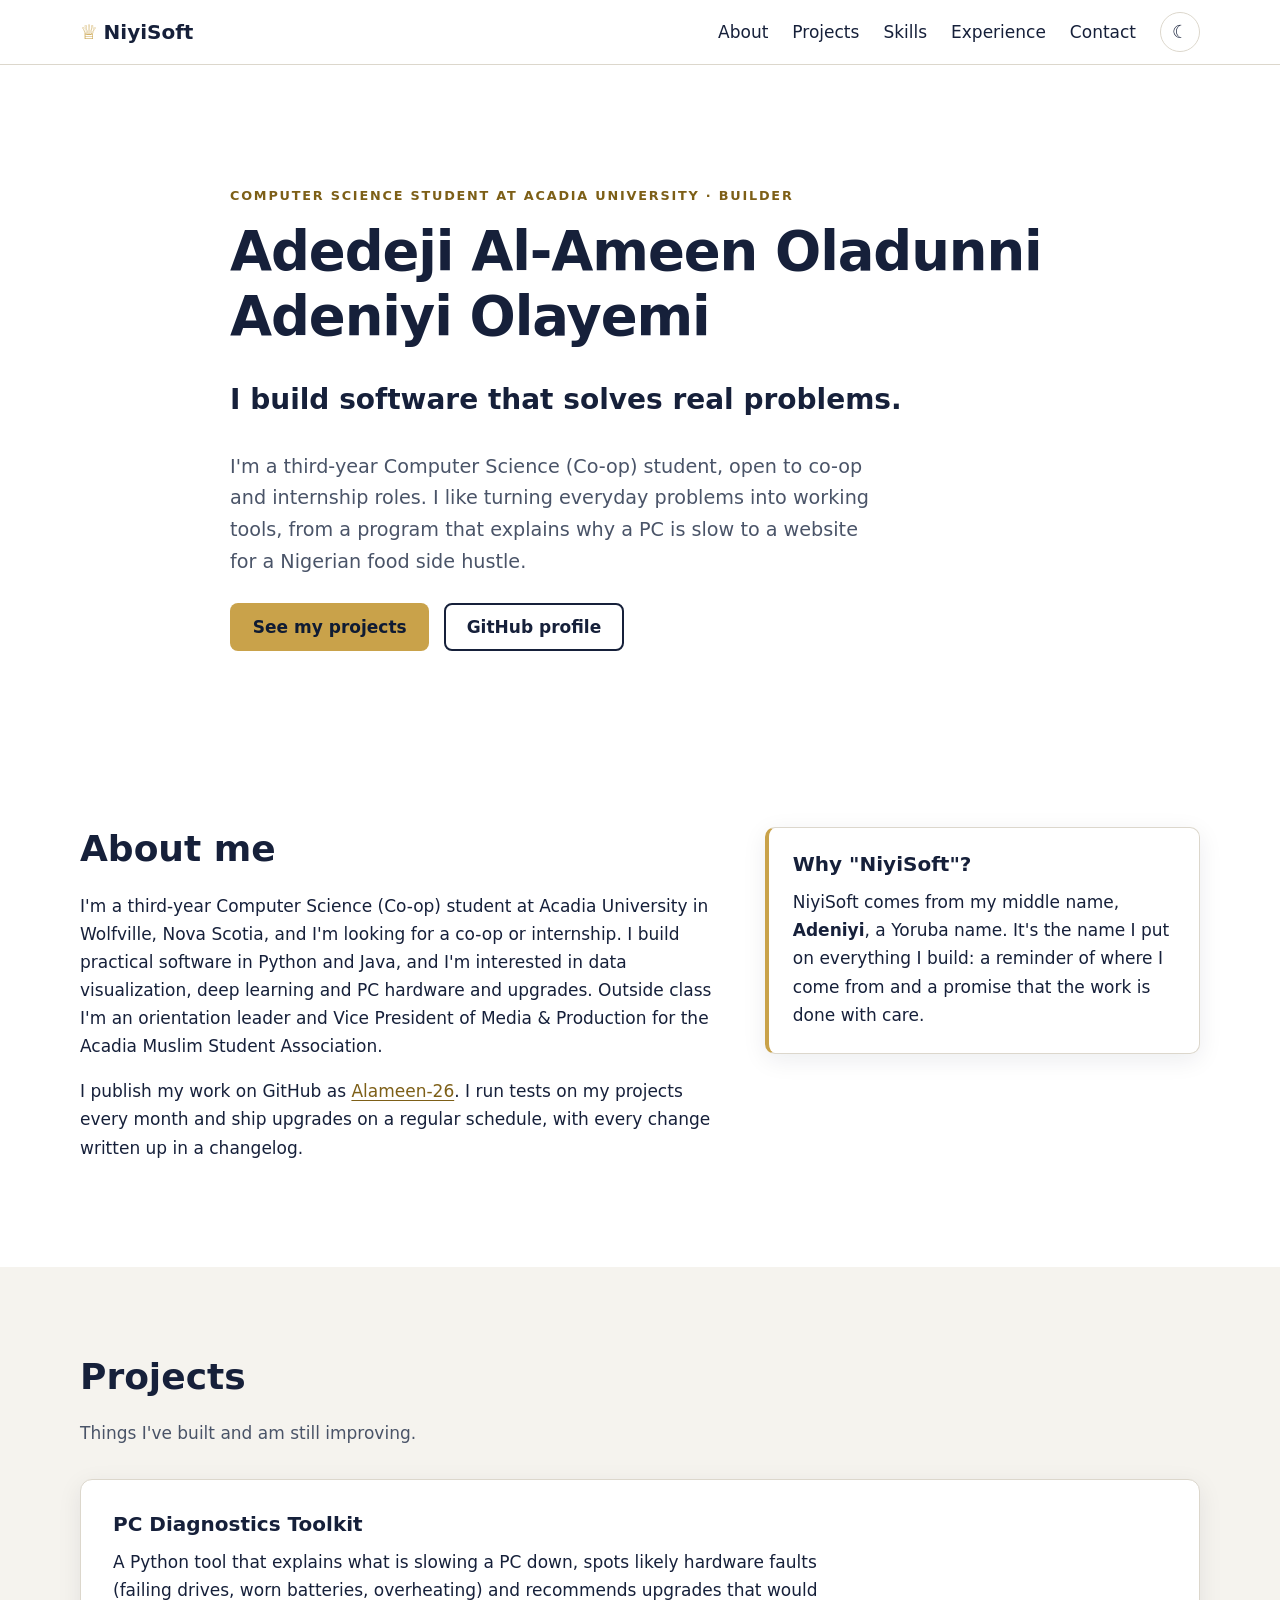
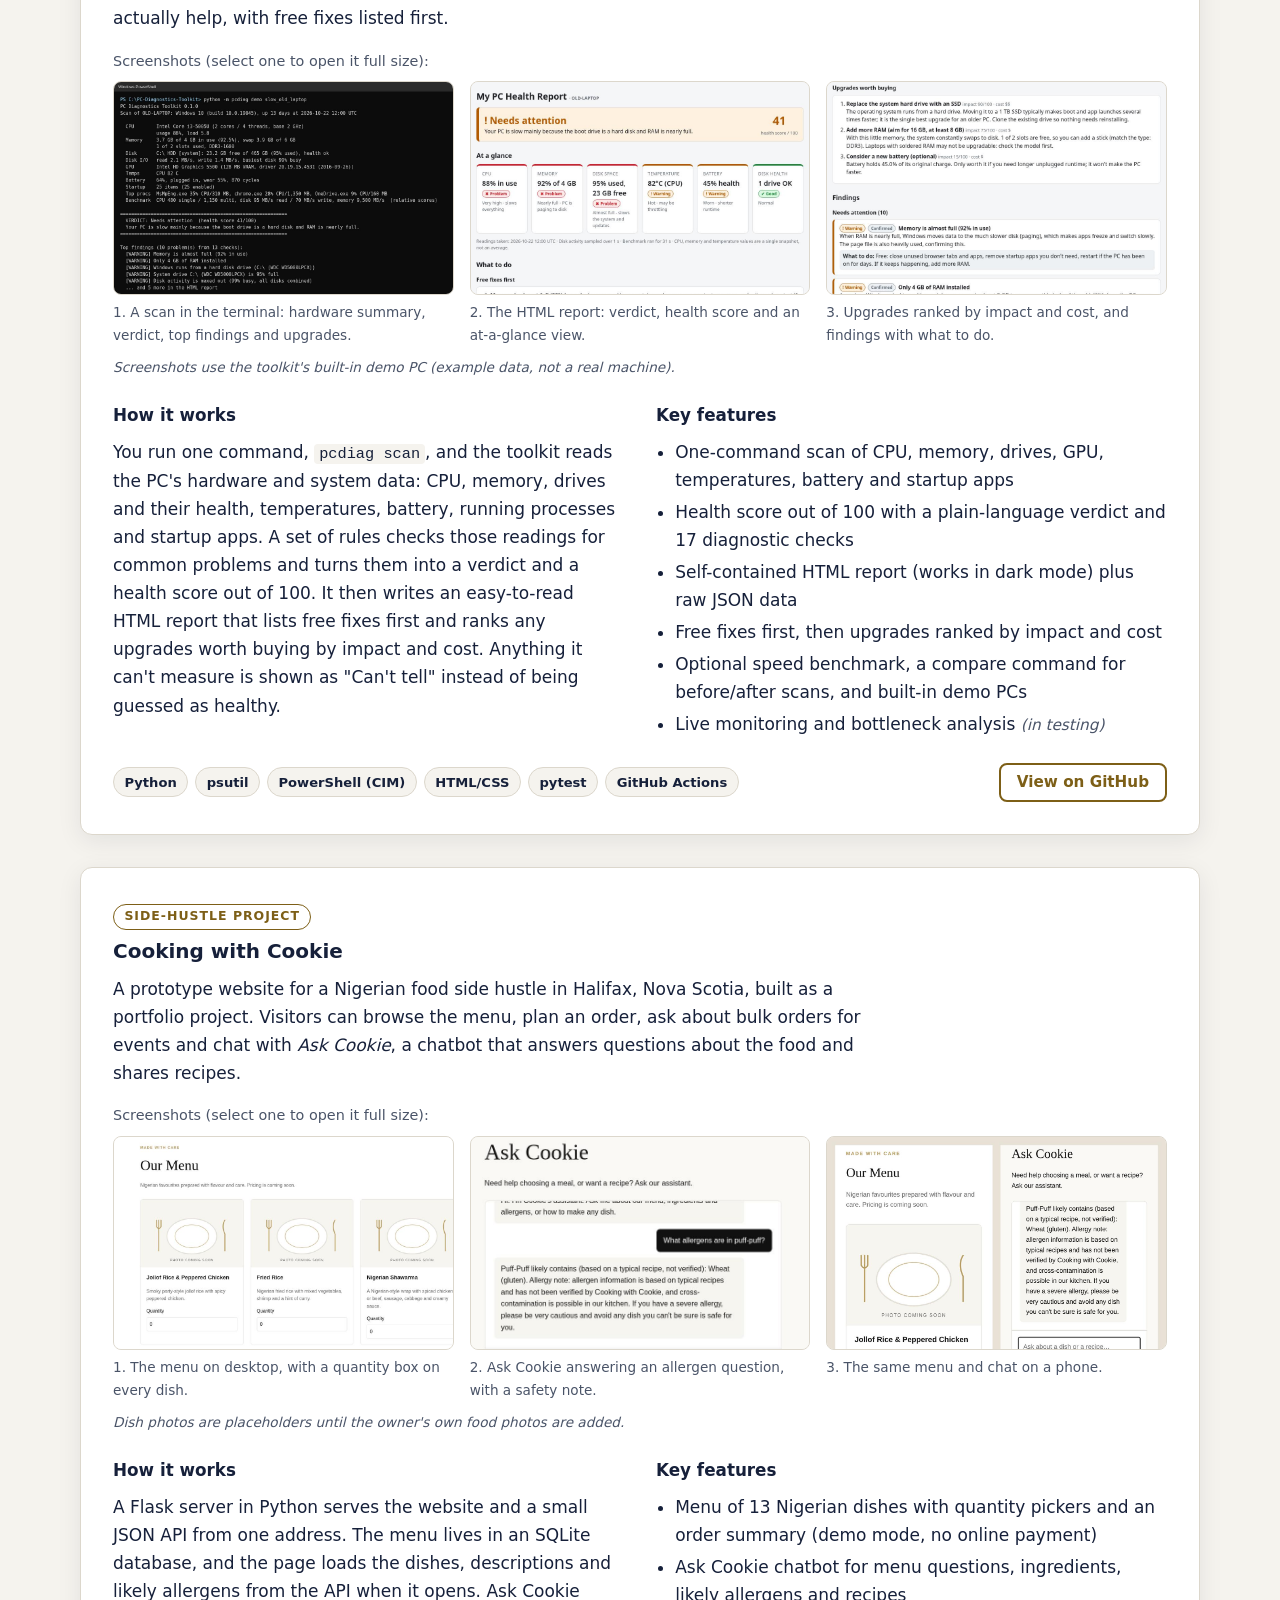
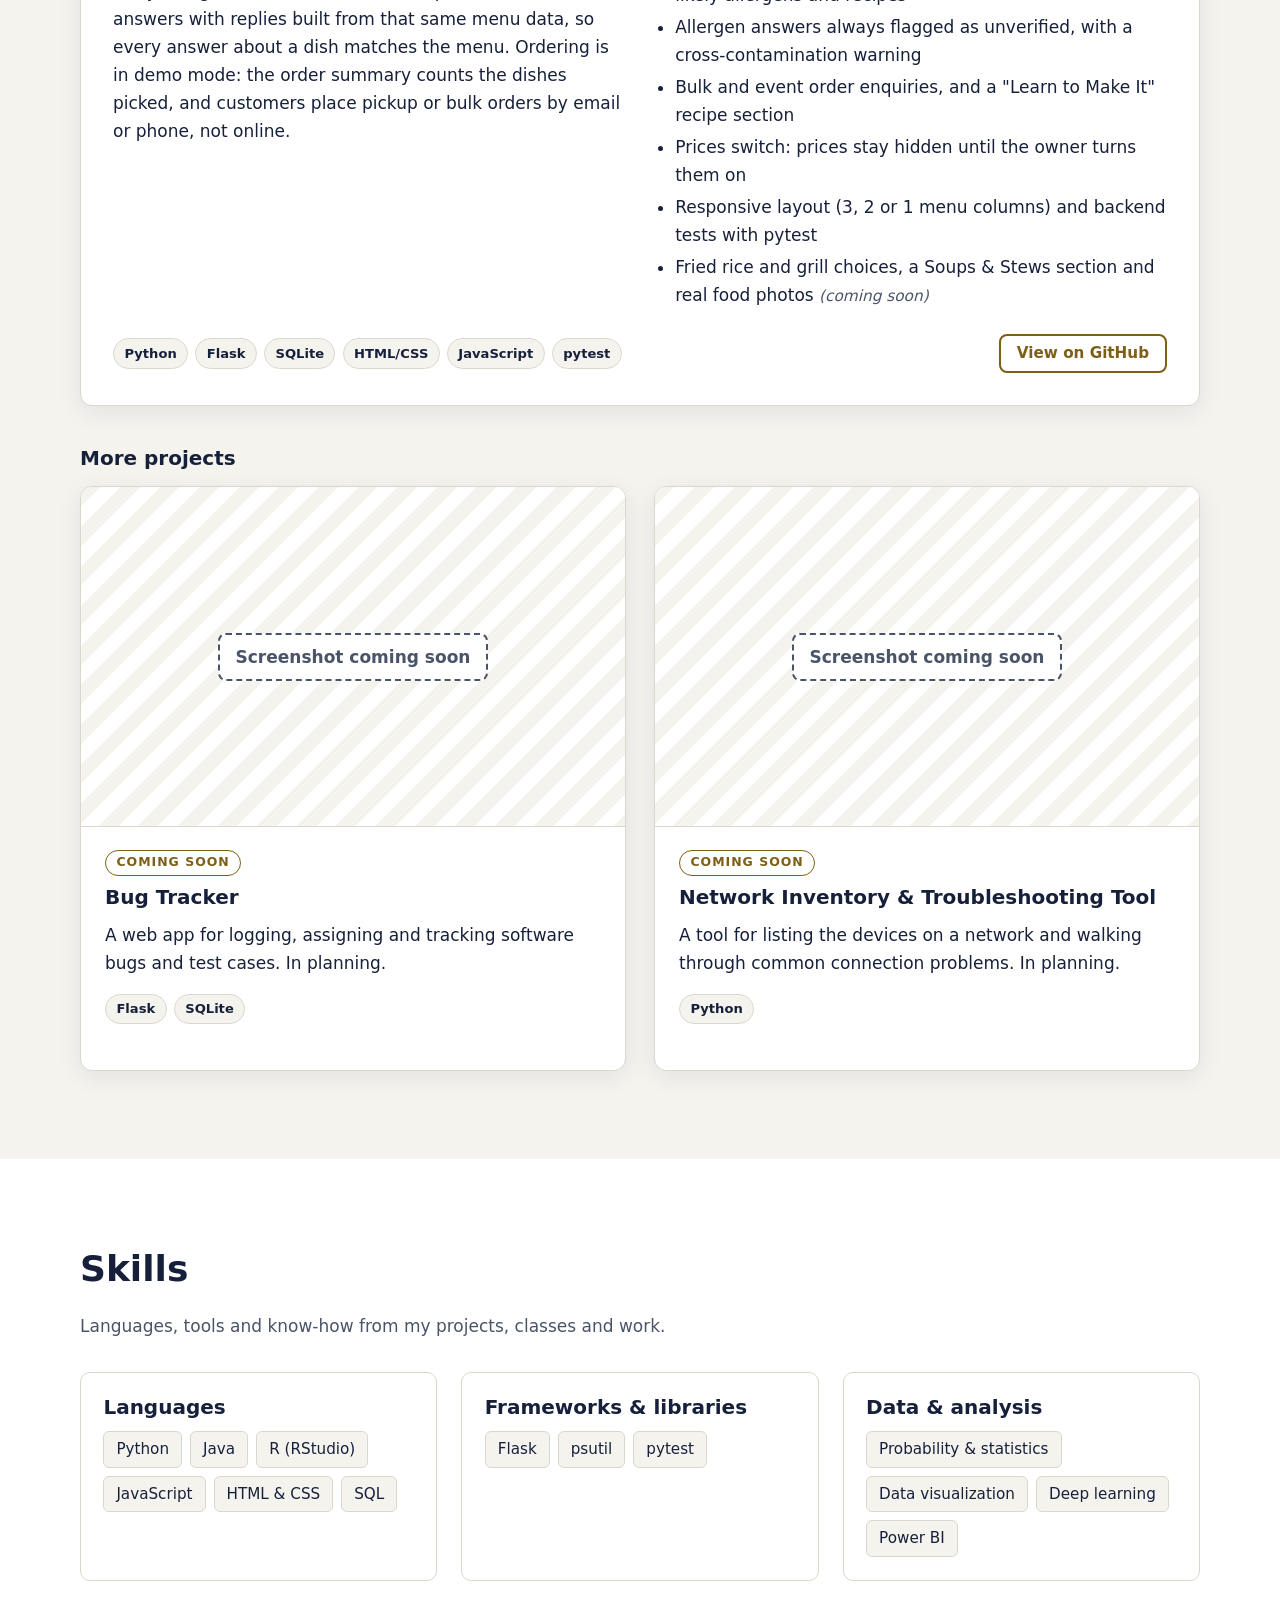
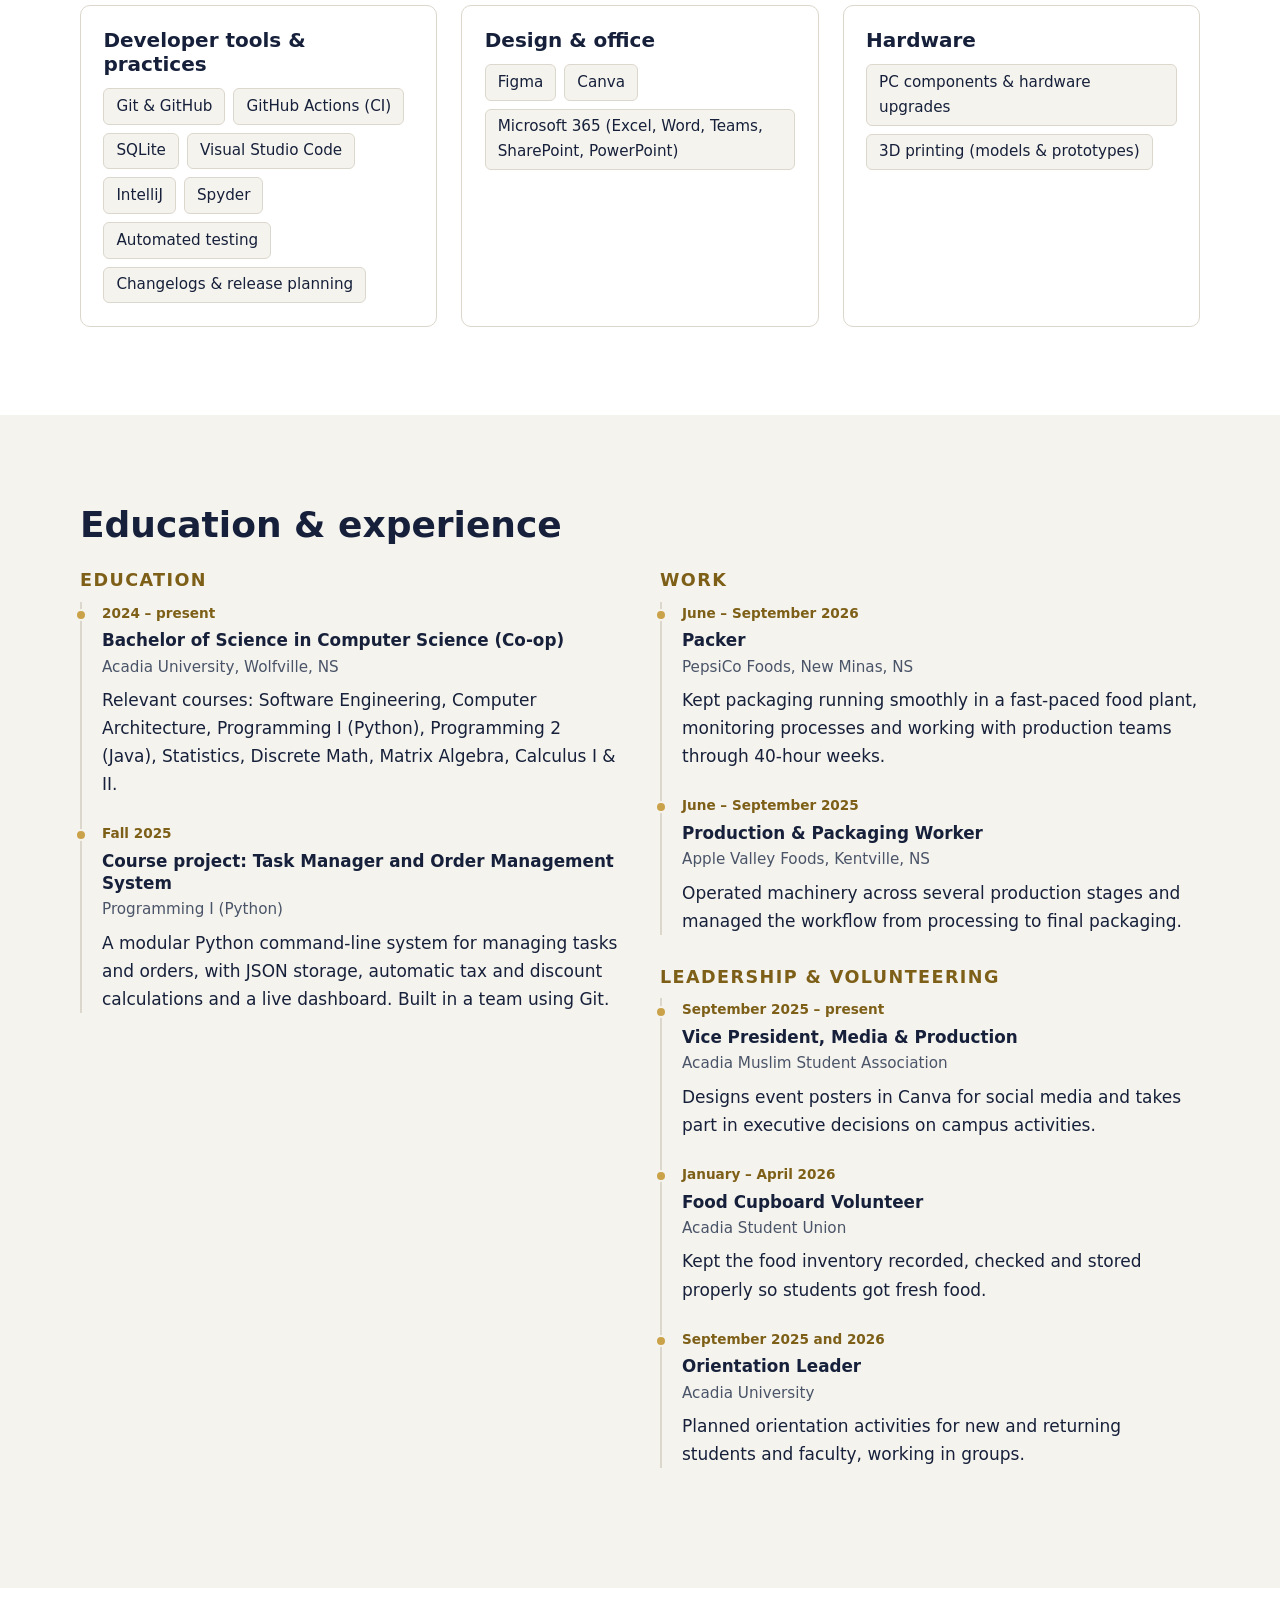
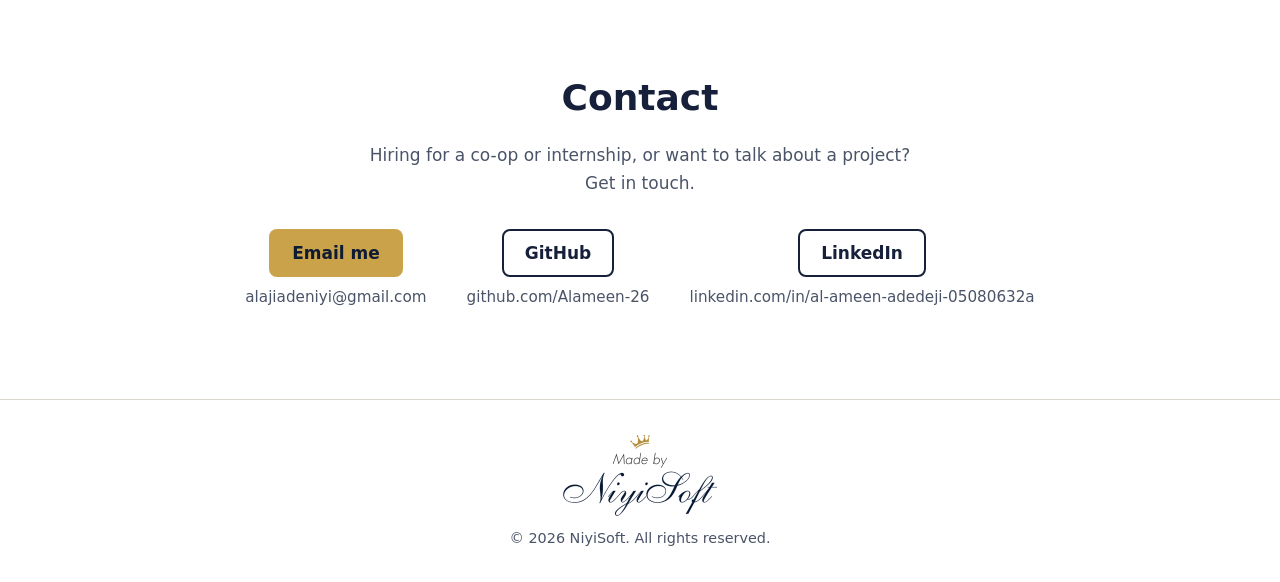
==== index.html @ dc5f6c0d "Portfolio v0.1.0: first public version" ====
<!DOCTYPE html>
<!-- Added in v0.1.0: NiyiSoft portfolio, single static page for GitHub Pages (no build step). -->
<html lang="en">
<head>
  <meta charset="utf-8">
  <meta name="viewport" content="width=device-width, initial-scale=1">
  <!-- Added in v0.1.0: name as written on the resume -->
  <title>Adedeji Al-Ameen Oladunni Adeniyi Olayemi | NiyiSoft Portfolio</title>
  <meta name="description" content="Portfolio of Adedeji Al-Ameen Oladunni Adeniyi Olayemi, a third-year Computer Science (Co-op) student at Acadia University who builds practical software under the NiyiSoft name: PC Diagnostics Toolkit, Cooking with Cookie and more.">
  <meta name="color-scheme" content="light dark">
  <meta name="theme-color" content="#0f1b33">
  <link rel="icon" href="assets/img/favicon.svg" type="image/svg+xml">
  <!-- Added in v0.1.0: apply the saved/system theme before paint so the page doesn't flash. -->
  <script>
    (function () {
      document.documentElement.classList.add("js");
      try {
        var saved = localStorage.getItem("niyisoft-theme");
        var dark = saved ? saved === "dark" : window.matchMedia("(prefers-color-scheme: dark)").matches;
        document.documentElement.setAttribute("data-theme", dark ? "dark" : "light");
      } catch (e) { /* storage blocked: CSS falls back to the light theme */ }
    })();
  </script>
  <link rel="stylesheet" href="assets/css/style.css">
  <script src="assets/js/main.js" defer></script>
</head>
<body>
  <!-- Added in v0.1.0: skip link for keyboard and screen-reader users -->
  <a class="skip-link" href="#main">Skip to content</a>

  <header class="site-header">
    <nav class="nav container" aria-label="Main">
      <a class="brand" href="#top" aria-label="NiyiSoft, back to top">
        <span class="brand-crown" aria-hidden="true">&#9813;</span>NiyiSoft
      </a>
      <button class="nav-toggle" type="button" aria-expanded="false" aria-controls="nav-links">
        <span class="visually-hidden">Menu</span>
        <span class="nav-toggle-bar" aria-hidden="true"></span>
      </button>
      <ul class="nav-links" id="nav-links">
        <li><a href="#about">About</a></li>
        <li><a href="#projects">Projects</a></li>
        <li><a href="#skills">Skills</a></li>
        <li><a href="#experience">Experience</a></li>
        <li><a href="#contact">Contact</a></li>
        <li>
          <!-- Added in v0.1.0: light/dark toggle; label is updated by main.js -->
          <button class="theme-toggle" type="button" aria-pressed="false" aria-label="Switch to dark mode">
            <span class="theme-icon" aria-hidden="true">&#9790;</span>
          </button>
        </li>
      </ul>
    </nav>
  </header>

  <main id="main">
    <!-- Added in v0.1.0: hero / about -->
    <section class="hero" id="top" aria-labelledby="hero-title">
      <div class="container hero-inner">
        <p class="eyebrow">Computer Science student at Acadia University &middot; Builder</p>
        <!-- Added in v0.1.0: name (as written on the resume) and tagline replace the [Your name] placeholder -->
        <h1 id="hero-title">Adedeji Al-Ameen Oladunni Adeniyi Olayemi</h1>
        <p class="tagline">I build software that solves real problems.</p>
        <p class="lead">
          I'm a third-year Computer Science (Co-op) student, open to co-op and internship roles. I like turning everyday problems into working tools,
          from a program that explains why a PC is slow to a website for a Nigerian food side hustle.
        </p>
        <div class="hero-actions">
          <a class="btn btn-primary" href="#projects">See my projects</a>
          <a class="btn btn-ghost" href="https://github.com/Alameen-26" rel="noopener">GitHub profile</a>
        </div>
      </div>
    </section>

    <section class="section" id="about" aria-labelledby="about-title">
      <div class="container about-grid">
        <div>
          <h2 id="about-title">About me</h2>
          <p>
            <!-- Added in v0.1.0: bio drawn from the resume (replaces the bio placeholder) -->
            I'm a third-year Computer Science (Co-op) student at Acadia University in Wolfville, Nova Scotia,
            and I'm looking for a co-op or internship. I build practical software in Python and Java, and I'm
            interested in data visualization, deep learning and PC hardware and upgrades. Outside class I'm an
            orientation leader and Vice President of Media &amp; Production for the Acadia Muslim Student Association.
          </p>
          <p>
            I publish my work on GitHub as <a href="https://github.com/Alameen-26" rel="noopener">Alameen-26</a>.
            I run tests on my projects every month and ship upgrades on a regular schedule, with every change written up in a changelog.
          </p>
        </div>
        <aside class="about-card" aria-labelledby="niyisoft-title">
          <h3 id="niyisoft-title">Why "NiyiSoft"?</h3>
          <p>
            NiyiSoft comes from my middle name, <strong>Adeniyi</strong>, a Yoruba name. It's the name I put on
            everything I build: a reminder of where I come from and a promise that the work is done with care.
          </p>
        </aside>
      </div>
    </section>

    <!-- Added in v0.1.0: projects, real info only -->
    <section class="section section-alt" id="projects" aria-labelledby="projects-title">
      <div class="container">
        <h2 id="projects-title">Projects</h2>
        <p class="section-intro">Things I've built and am still improving.</p>

        <!-- Updated in v0.1.0: each finished project has its own section with screenshots, how it works and key features -->
        <article class="project-feature" aria-labelledby="tk-title">
          <div class="project-feature-head">
            <h3 id="tk-title">PC Diagnostics Toolkit</h3>
            <p>
              A Python tool that explains what is slowing a PC down, spots likely hardware faults
              (failing drives, worn batteries, overheating) and recommends upgrades that would actually help,
              with free fixes listed first.
            </p>
          </div>
          <div class="gallery-wrap">
            <p class="gallery-hint">Screenshots (select one to open it full size):</p>
            <ul class="gallery" aria-label="PC Diagnostics Toolkit screenshots">
              <li>
                <figure>
                  <a href="assets/img/tk-terminal.svg" target="_blank" rel="noopener">
                    <img src="assets/img/tk-terminal.svg" width="1100" height="790" loading="lazy" alt="PowerShell window running 'python -m pcdiag demo slow_old_laptop': a summary of the CPU, memory, disk, GPU, temperature and battery, a verdict of 'Needs attention' with a health score of 41 out of 100, the top findings and suggested upgrades.">
                    <span class="visually-hidden"> (opens full size in a new tab)</span>
                  </a>
                  <figcaption>1. A scan in the terminal: hardware summary, verdict, top findings and upgrades.</figcaption>
                </figure>
              </li>
              <li>
                <figure>
                  <a href="assets/img/tk-report-top.svg" target="_blank" rel="noopener">
                    <img src="assets/img/tk-report-top.svg" width="1000" height="640" loading="lazy" alt="Top of the HTML PC Health Report: a 'Needs attention' banner with a health score of 41 out of 100 and 'At a glance' cards for CPU, memory, disk space, temperature, battery and disk health, followed by the free fixes list.">
                    <span class="visually-hidden"> (opens full size in a new tab)</span>
                  </a>
                  <figcaption>2. The HTML report: verdict, health score and an at-a-glance view.</figcaption>
                </figure>
              </li>
              <li>
                <figure>
                  <a href="assets/img/tk-report-upgrades.svg" target="_blank" rel="noopener">
                    <img src="assets/img/tk-report-upgrades.svg" width="1000" height="640" loading="lazy" alt="Further down the HTML report: 'Upgrades worth buying' ranked by impact and cost (SSD first, then more RAM, then an optional battery), and the first findings with a plain explanation and a 'What to do' tip.">
                    <span class="visually-hidden"> (opens full size in a new tab)</span>
                  </a>
                  <figcaption>3. Upgrades ranked by impact and cost, and findings with what to do.</figcaption>
                </figure>
              </li>
            </ul>
            <p class="gallery-note">Screenshots use the toolkit's built-in demo PC (example data, not a real machine).</p>
          </div>
          <div class="project-details">
            <div>
              <h4>How it works</h4>
              <p>
                You run one command, <code>pcdiag scan</code>, and the toolkit reads the PC's hardware and system data:
                CPU, memory, drives and their health, temperatures, battery, running processes and startup apps.
                A set of rules checks those readings for common problems and turns them into a verdict and a
                health score out of 100. It then writes an easy-to-read HTML report that lists free fixes first and
                ranks any upgrades worth buying by impact and cost. Anything it can't measure is shown as
                "Can't tell" instead of being guessed as healthy.
              </p>
            </div>
            <div>
              <h4>Key features</h4>
              <ul class="feature-list">
                <li>One-command scan of CPU, memory, drives, GPU, temperatures, battery and startup apps</li>
                <li>Health score out of 100 with a plain-language verdict and 17 diagnostic checks</li>
                <li>Self-contained HTML report (works in dark mode) plus raw JSON data</li>
                <li>Free fixes first, then upgrades ranked by impact and cost</li>
                <li>Optional speed benchmark, a compare command for before/after scans, and built-in demo PCs</li>
                <!-- Kept "in testing" until v0.2.0 is merged to main -->
                <li>Live monitoring and bottleneck analysis <span class="in-testing">(in testing)</span></li>
              </ul>
            </div>
          </div>
          <div class="project-foot">
            <p class="visually-hidden">Built with:</p>
            <ul class="tags">
              <li>Python</li><li>psutil</li><li>PowerShell (CIM)</li><li>HTML/CSS</li><li>pytest</li><li>GitHub Actions</li>
            </ul>
            <a class="btn btn-small" href="https://github.com/Alameen-26/PC-Diagnostics-Toolkit" rel="noopener">
              View on GitHub<span class="visually-hidden"> (PC Diagnostics Toolkit)</span>
            </a>
          </div>
        </article>

        <article class="project-feature" aria-labelledby="ck-title">
          <div class="project-feature-head">
            <!-- Described as a side-hustle project, not an established business -->
            <p class="status">Side-hustle project</p>
            <h3 id="ck-title">Cooking with Cookie</h3>
            <p>
              A prototype website for a Nigerian food side hustle in Halifax, Nova Scotia, built as a portfolio project.
              Visitors can browse the menu, plan an order, ask about bulk orders for events and chat with
              <em>Ask Cookie</em>, a chatbot that answers questions about the food and shares recipes.
            </p>
          </div>
          <div class="gallery-wrap">
            <p class="gallery-hint">Screenshots (select one to open it full size):</p>
            <ul class="gallery" aria-label="Cooking with Cookie screenshots">
              <li>
                <figure>
                  <a href="assets/img/ck-menu-desktop.svg" target="_blank" rel="noopener">
                    <img src="assets/img/ck-menu-desktop.svg" width="1200" height="675" loading="lazy" alt="The 'Our Menu' section on a desktop browser: three dish cards (Jollof Rice and Peppered Chicken, Fried Rice, Nigerian Shawarma), each with a 'Photo coming soon' placeholder, a short description and a quantity box. The intro says pricing is coming soon.">
                    <span class="visually-hidden"> (opens full size in a new tab)</span>
                  </a>
                  <figcaption>1. The menu on desktop, with a quantity box on every dish.</figcaption>
                </figure>
              </li>
              <li>
                <figure>
                  <a href="assets/img/ck-chat-desktop.svg" target="_blank" rel="noopener">
                    <img src="assets/img/ck-chat-desktop.svg" width="740" height="548" loading="lazy" alt="The Ask Cookie chat on desktop: the visitor asks 'What allergens are in puff-puff?' and Cookie replies that it likely contains wheat (gluten), based on a typical recipe and not verified, with a cross-contamination and severe-allergy warning.">
                    <span class="visually-hidden"> (opens full size in a new tab)</span>
                  </a>
                  <figcaption>2. Ask Cookie answering an allergen question, with a safety note.</figcaption>
                </figure>
              </li>
              <li>
                <figure>
                  <a href="assets/img/ck-mobile.svg" target="_blank" rel="noopener">
                    <img src="assets/img/ck-mobile.svg" width="1200" height="1043" loading="lazy" alt="Two phone screenshots side by side: on the left the menu shown as a single column of dish cards, on the right the Ask Cookie chat with the allergen answer and a full-width message box.">
                    <span class="visually-hidden"> (opens full size in a new tab)</span>
                  </a>
                  <figcaption>3. The same menu and chat on a phone.</figcaption>
                </figure>
              </li>
            </ul>
            <p class="gallery-note">Dish photos are placeholders until the owner's own food photos are added.</p>
          </div>
          <div class="project-details">
            <div>
              <h4>How it works</h4>
              <p>
                A Flask server in Python serves the website and a small JSON API from one address. The menu lives in an
                SQLite database, and the page loads the dishes, descriptions and likely allergens from the API when it
                opens. Ask Cookie answers with replies built from that same menu data, so every answer about a dish
                matches the menu. Ordering is in demo mode: the order summary counts the dishes picked, and customers
                place pickup or bulk orders by email or phone, not online.
              </p>
            </div>
            <div>
              <h4>Key features</h4>
              <ul class="feature-list">
                <li>Menu of 13 Nigerian dishes with quantity pickers and an order summary (demo mode, no online payment)</li>
                <li>Ask Cookie chatbot for menu questions, ingredients, likely allergens and recipes</li>
                <li>Allergen answers always flagged as unverified, with a cross-contamination warning</li>
                <li>Bulk and event order enquiries, and a "Learn to Make It" recipe section</li>
                <li>Prices switch: prices stay hidden until the owner turns them on</li>
                <li>Responsive layout (3, 2 or 1 menu columns) and backend tests with pytest</li>
                <li>Fried rice and grill choices, a Soups &amp; Stews section and real food photos <span class="in-testing">(coming soon)</span></li>
              </ul>
            </div>
          </div>
          <div class="project-foot">
            <p class="visually-hidden">Built with:</p>
            <ul class="tags">
              <li>Python</li><li>Flask</li><li>SQLite</li><li>HTML/CSS</li><li>JavaScript</li><li>pytest</li>
            </ul>
            <a class="btn btn-small" href="https://github.com/Alameen-26/CookingWithCookie" rel="noopener">
              View on GitHub<span class="visually-hidden"> (Cooking with Cookie)</span>
            </a>
          </div>
        </article>

        <h3 class="more-title">More projects</h3>
        <div class="project-grid">
          <article class="project-card is-soon">
            <div class="project-media placeholder" role="img" aria-label="Placeholder: no screenshot yet">
              <span>Screenshot coming soon</span>
            </div>
            <div class="project-body">
              <p class="status">Coming soon</p>
              <h3>Bug Tracker</h3>
              <p>A web app for logging, assigning and tracking software bugs and test cases. In planning.</p>
              <p class="visually-hidden">Planned stack:</p>
              <ul class="tags">
                <li>Flask</li><li>SQLite</li>
              </ul>
            </div>
          </article>

          <article class="project-card is-soon">
            <div class="project-media placeholder" role="img" aria-label="Placeholder: no screenshot yet">
              <span>Screenshot coming soon</span>
            </div>
            <div class="project-body">
              <p class="status">Coming soon</p>
              <h3>Network Inventory &amp; Troubleshooting Tool</h3>
              <p>A tool for listing the devices on a network and walking through common connection problems. In planning.</p>
              <p class="visually-hidden">Planned stack:</p>
              <ul class="tags">
                <li>Python</li>
              </ul>
            </div>
          </article>
        </div>
      </div>
    </section>

    <!-- Added in v0.1.0: skills from the projects plus the ones listed on the resume -->
    <section class="section" id="skills" aria-labelledby="skills-title">
      <div class="container">
        <h2 id="skills-title">Skills</h2>
        <p class="section-intro">Languages, tools and know-how from my projects, classes and work.</p>
        <div class="skills-grid">
          <div class="skill-group">
            <h3>Languages</h3>
            <ul><li>Python</li><li>Java</li><li>R (RStudio)</li><li>JavaScript</li><li>HTML &amp; CSS</li><li>SQL</li></ul>
          </div>
          <div class="skill-group">
            <h3>Frameworks &amp; libraries</h3>
            <ul><li>Flask</li><li>psutil</li><li>pytest</li></ul>
          </div>
          <div class="skill-group">
            <h3>Data &amp; analysis</h3>
            <ul><li>Probability &amp; statistics</li><li>Data visualization</li><li>Deep learning</li><li>Power BI</li></ul>
          </div>
          <div class="skill-group">
            <h3>Developer tools &amp; practices</h3>
            <ul><li>Git &amp; GitHub</li><li>GitHub Actions (CI)</li><li>SQLite</li><li>Visual Studio Code</li><li>IntelliJ</li><li>Spyder</li><li>Automated testing</li><li>Changelogs &amp; release planning</li></ul>
          </div>
          <div class="skill-group">
            <h3>Design &amp; office</h3>
            <ul><li>Figma</li><li>Canva</li><li>Microsoft 365 (Excel, Word, Teams, SharePoint, PowerPoint)</li></ul>
          </div>
          <div class="skill-group">
            <h3>Hardware</h3>
            <ul><li>PC components &amp; hardware upgrades</li><li>3D printing (models &amp; prototypes)</li></ul>
          </div>
        </div>
      </div>
    </section>

    <!-- Added in v0.1.0: education and experience, facts from the resume only -->
    <section class="section section-alt" id="experience" aria-labelledby="experience-title">
      <div class="container">
        <h2 id="experience-title">Education &amp; experience</h2>
        <div class="timeline-grid">
          <div>
            <h3 class="timeline-heading">Education</h3>
            <ol class="timeline">
              <li class="timeline-item">
                <p class="timeline-date">2024 &ndash; present</p>
                <h4>Bachelor of Science in Computer Science (Co-op)</h4>
                <p class="timeline-org">Acadia University, Wolfville, NS</p>
                <p>Relevant courses: Software Engineering, Computer Architecture, Programming I (Python),
                  Programming 2 (Java), Statistics, Discrete Math, Matrix Algebra, Calculus I &amp; II.</p>
              </li>
              <li class="timeline-item">
                <p class="timeline-date">Fall 2025</p>
                <h4>Course project: Task Manager and Order Management System</h4>
                <p class="timeline-org">Programming I (Python)</p>
                <p>A modular Python command-line system for managing tasks and orders, with JSON storage,
                  automatic tax and discount calculations and a live dashboard. Built in a team using Git.</p>
              </li>
            </ol>
          </div>
          <div>
            <h3 class="timeline-heading">Work</h3>
            <ol class="timeline">
              <li class="timeline-item">
                <p class="timeline-date">June &ndash; September 2026</p>
                <h4>Packer</h4>
                <p class="timeline-org">PepsiCo Foods, New Minas, NS</p>
                <p>Kept packaging running smoothly in a fast-paced food plant, monitoring processes and working
                  with production teams through 40-hour weeks.</p>
              </li>
              <li class="timeline-item">
                <p class="timeline-date">June &ndash; September 2025</p>
                <h4>Production &amp; Packaging Worker</h4>
                <p class="timeline-org">Apple Valley Foods, Kentville, NS</p>
                <p>Operated machinery across several production stages and managed the workflow from processing
                  to final packaging.</p>
              </li>
            </ol>
            <h3 class="timeline-heading">Leadership &amp; volunteering</h3>
            <ol class="timeline">
              <li class="timeline-item">
                <p class="timeline-date">September 2025 &ndash; present</p>
                <h4>Vice President, Media &amp; Production</h4>
                <p class="timeline-org">Acadia Muslim Student Association</p>
                <p>Designs event posters in Canva for social media and takes part in executive decisions on campus activities.</p>
              </li>
              <li class="timeline-item">
                <p class="timeline-date">January &ndash; April 2026</p>
                <h4>Food Cupboard Volunteer</h4>
                <p class="timeline-org">Acadia Student Union</p>
                <p>Kept the food inventory recorded, checked and stored properly so students got fresh food.</p>
              </li>
              <li class="timeline-item">
                <p class="timeline-date">September 2025 and 2026</p>
                <h4>Orientation Leader</h4>
                <p class="timeline-org">Acadia University</p>
                <p>Planned orientation activities for new and returning students and faculty, working in groups.</p>
              </li>
            </ol>
          </div>
        </div>
      </div>
    </section>

    <!-- Added in v0.1.0: contact (GitHub + email only) -->
    <section class="section" id="contact" aria-labelledby="contact-title">
      <div class="container contact">
        <h2 id="contact-title">Contact</h2>
        <p class="section-intro">Hiring for a co-op or internship, or want to talk about a project? Get in touch.</p>
        <ul class="contact-list">
          <li><a class="btn btn-primary" href="mailto:alajiadeniyi@gmail.com">Email me</a>
            <span class="contact-detail">alajiadeniyi@gmail.com</span></li>
          <li><a class="btn btn-ghost" href="https://github.com/Alameen-26" rel="noopener">GitHub</a>
            <span class="contact-detail">github.com/Alameen-26</span></li>
          <!-- Added in v0.1.0: LinkedIn, from the resume -->
          <li><a class="btn btn-ghost" href="https://www.linkedin.com/in/al-ameen-adedeji-05080632a" rel="noopener">LinkedIn</a>
            <span class="contact-detail">linkedin.com/in/al-ameen-adedeji-05080632a</span></li>
        </ul>
      </div>
    </section>
  </main>

  <!-- Added in v0.1.0: footer with the NiyiSoft badge (swaps to the light badge in dark mode) -->
  <footer class="site-footer">
    <div class="container footer-inner">
      <a href="#top" class="footer-badge" aria-label="Made by NiyiSoft, back to top">
        <img class="badge-for-light" src="assets/img/niyisoft-badge.svg" width="160" height="87" alt="Made by NiyiSoft">
        <img class="badge-for-dark" src="assets/img/niyisoft-badge-light.svg" width="160" height="87" alt="Made by NiyiSoft">
      </a>
      <p>&copy; <span id="year">2026</span> NiyiSoft. All rights reserved.</p>
    </div>
  </footer>
</body>
</html>
---- assets/css/style.css ----
/* Added in v0.1.0: NiyiSoft portfolio styles. Navy + gold to match the NiyiSoft badge.
   All text/background pairs below meet WCAG AA contrast (4.5:1 for body text). */

/* ---------- Theme tokens ---------- */
:root,
[data-theme="light"] {
  --bg: #ffffff;
  --bg-alt: #f5f3ee;
  --surface: #ffffff;
  --text: #16203a;
  --muted: #4a5468;
  --navy: #0f1b33;
  --accent: #7d5f17;        /* dark gold: 5.6:1 on white */
  --accent-strong: #c9a24a; /* bright gold for fills/decoration only */
  --on-accent: #0f1b33;
  --border: #dcd7cc;
  --todo-bg: #fff3c4;
  --todo-text: #5c4300;
  --shadow: 0 6px 24px rgba(15, 27, 51, 0.08);
  --focus: #1d5fd1;
}

[data-theme="dark"] {
  --bg: #0b1324;
  --bg-alt: #111c33;
  --surface: #15213b;
  --text: #ecedf1;
  --muted: #b3bacb;
  --navy: #0f1b33;
  --accent: #e0bf6e;        /* light gold: 9:1 on the dark background */
  --accent-strong: #c9a24a;
  --on-accent: #0f1b33;
  --border: #2a3754;
  --todo-bg: #4a3a0a;
  --todo-text: #ffe8a3;
  --shadow: 0 6px 24px rgba(0, 0, 0, 0.35);
  --focus: #8ab4ff;
}

/* ---------- Base ---------- */
*,
*::before,
*::after { box-sizing: border-box; }

html { scroll-behavior: smooth; scroll-padding-top: 5rem; }
@media (prefers-reduced-motion: reduce) {
  html { scroll-behavior: auto; }
  *, *::before, *::after { transition: none !important; }
}

body {
  margin: 0;
  font-family: system-ui, -apple-system, "Segoe UI", Roboto, "Helvetica Neue", Arial, sans-serif;
  font-size: 1.0625rem;
  line-height: 1.65;
  color: var(--text);
  background: var(--bg);
  transition: background-color 0.2s ease, color 0.2s ease;
}

img { max-width: 100%; height: auto; display: block; }
a { color: var(--accent); text-underline-offset: 0.18em; }
a:hover { text-decoration-thickness: 2px; }
:focus-visible { outline: 3px solid var(--focus); outline-offset: 3px; border-radius: 4px; }

h1, h2, h3 { line-height: 1.2; margin: 0 0 0.6em; }
h1 { font-size: clamp(2rem, 5vw, 3.4rem); letter-spacing: -0.02em; }
h2 { font-size: clamp(1.6rem, 3.5vw, 2.25rem); }
h3 { font-size: 1.25rem; }
p { margin: 0 0 1em; }

.container { width: min(1120px, 100% - 2.5rem); margin-inline: auto; }

.visually-hidden {
  position: absolute !important; width: 1px; height: 1px; padding: 0; margin: -1px;
  overflow: hidden; clip: rect(0 0 0 0); white-space: nowrap; border: 0;
}

.skip-link {
  position: absolute; left: 1rem; top: -3rem; z-index: 100;
  background: var(--navy); color: #fff; padding: 0.6rem 1rem; border-radius: 6px;
}
.skip-link:focus { top: 1rem; }

/* TODO markers: deliberately loud so nothing ships unfilled. */
.todo {
  background: var(--todo-bg); color: var(--todo-text);
  border: 1px dashed currentColor; border-radius: 4px; padding: 0 0.3em;
}

/* ---------- Header / nav ---------- */
.site-header {
  position: sticky; top: 0; z-index: 50;
  background: color-mix(in srgb, var(--bg) 92%, transparent);
  backdrop-filter: blur(8px);
  border-bottom: 1px solid var(--border);
}
.nav { display: flex; align-items: center; justify-content: space-between; min-height: 4rem; }
.brand {
  font-weight: 700; font-size: 1.25rem; color: var(--text); text-decoration: none;
  display: inline-flex; align-items: center; gap: 0.35rem;
}
.brand-crown { color: var(--accent-strong); }

.nav-links { list-style: none; display: flex; align-items: center; gap: 1.5rem; margin: 0; padding: 0; }
.nav-links a { color: var(--text); text-decoration: none; font-weight: 500; }
.nav-links a:hover { color: var(--accent); text-decoration: underline; }

.theme-toggle,
.nav-toggle {
  background: transparent; border: 1px solid var(--border); color: var(--text);
  border-radius: 999px; width: 2.5rem; height: 2.5rem; cursor: pointer;
  display: inline-grid; place-items: center; font-size: 1.15rem;
}
.theme-toggle:hover, .nav-toggle:hover { border-color: var(--accent); }

.nav-toggle { display: none; }
.nav-toggle-bar,
.nav-toggle-bar::before,
.nav-toggle-bar::after {
  display: block; width: 1.1rem; height: 2px; background: currentColor; border-radius: 2px; position: relative;
}
.nav-toggle-bar::before, .nav-toggle-bar::after { content: ""; position: absolute; left: 0; }
.nav-toggle-bar::before { top: -6px; }
.nav-toggle-bar::after { top: 6px; }

/* Phone: collapsible menu (the menu stays visible if JS is off; see .no-js-menu below). */
@media (max-width: 720px) {
  .js .nav-toggle { display: inline-grid; }
  .js .nav-links {
    display: none; position: absolute; top: 100%; left: 0; right: 0;
    flex-direction: column; align-items: flex-start; gap: 0;
    background: var(--bg); border-bottom: 1px solid var(--border); padding: 0.5rem 1.25rem 1rem;
  }
  .js .nav-links.is-open { display: flex; }
  .js .nav-links li { width: 100%; }
  .js .nav-links a { display: block; padding: 0.75rem 0; }
  .js .nav-links .theme-toggle { margin-top: 0.5rem; }
  html:not(.js) .nav-links { gap: 0.9rem; font-size: 0.95rem; flex-wrap: wrap; }
}

/* ---------- Buttons ---------- */
.btn {
  display: inline-block; padding: 0.75rem 1.3rem; border-radius: 8px;
  font-weight: 600; text-decoration: none; border: 2px solid transparent; line-height: 1.2;
}
.btn-primary { background: var(--accent-strong); color: var(--on-accent); }
.btn-primary:hover { filter: brightness(1.07); text-decoration: underline; }
.btn-ghost { border-color: currentColor; color: var(--text); }
.btn-ghost:hover { color: var(--accent); }
.btn-small { padding: 0.55rem 1rem; font-size: 0.95rem; border-color: var(--accent); color: var(--accent); }
.btn-small:hover { background: var(--accent); color: var(--bg); }

/* ---------- Hero ---------- */
.hero { padding: clamp(4rem, 10vw, 7.5rem) 0 clamp(3rem, 8vw, 5.5rem); }
.hero-inner { max-width: 820px; }
.eyebrow {
  text-transform: uppercase; letter-spacing: 0.14em; font-size: 0.8rem; font-weight: 700; color: var(--accent);
}
.lead { font-size: 1.2rem; color: var(--muted); max-width: 640px; }
.hero-actions { display: flex; flex-wrap: wrap; gap: 0.9rem; margin-top: 1.6rem; }

/* ---------- Sections ---------- */
.section { padding: clamp(3rem, 8vw, 5.5rem) 0; }
.section-alt { background: var(--bg-alt); }
.section-intro { color: var(--muted); margin-bottom: 2rem; }

.about-grid { display: grid; gap: 2rem; grid-template-columns: 1.5fr 1fr; align-items: start; }
.about-card {
  background: var(--surface); border: 1px solid var(--border); border-left: 4px solid var(--accent-strong);
  border-radius: 10px; padding: 1.5rem; box-shadow: var(--shadow);
}
.about-card p:last-child { margin: 0; }

/* ---------- Projects ---------- */
.project-grid { display: grid; gap: 1.75rem; grid-template-columns: repeat(2, minmax(0, 1fr)); }
.project-card {
  display: flex; flex-direction: column; background: var(--surface);
  border: 1px solid var(--border); border-radius: 12px; overflow: hidden; box-shadow: var(--shadow);
}
.project-media { margin: 0; border-bottom: 1px solid var(--border); background: var(--bg-alt); }
.project-media img { width: 100%; aspect-ratio: 16 / 10; object-fit: cover; object-position: top; }
.project-media figcaption { font-size: 0.85rem; color: var(--muted); padding: 0.5rem 1rem; }
.project-body { padding: 1.4rem 1.5rem 1.6rem; display: flex; flex-direction: column; flex: 1; }
.project-body .btn { align-self: flex-start; margin-top: auto; }

.feature-list { padding-left: 1.2rem; margin: 0 0 1rem; }
.feature-list li { margin-bottom: 0.25rem; }

.tags { list-style: none; display: flex; flex-wrap: wrap; gap: 0.45rem; padding: 0; margin: 0 0 1.25rem; }
.tags li {
  font-size: 0.82rem; font-weight: 600; padding: 0.2rem 0.65rem; border-radius: 999px;
  background: var(--bg-alt); border: 1px solid var(--border); color: var(--text);
}

/* Placeholder art for projects without screenshots: clearly not a real screenshot. */
.placeholder {
  aspect-ratio: 16 / 10; display: grid; place-items: center;
  background: repeating-linear-gradient(135deg, var(--bg-alt) 0 14px, var(--surface) 14px 28px);
}
.placeholder span {
  border: 2px dashed var(--muted); color: var(--muted); padding: 0.5rem 1rem; border-radius: 8px;
  font-weight: 600; background: var(--surface);
}
.status {
  display: inline-block; align-self: flex-start; margin-bottom: 0.6rem;
  font-size: 0.78rem; font-weight: 700; text-transform: uppercase; letter-spacing: 0.08em;
  color: var(--accent); border: 1px solid var(--accent); border-radius: 999px; padding: 0.1rem 0.65rem;
}

/* Added in v0.1.0: full project sections with a screenshot gallery */
.project-feature {
  background: var(--surface); border: 1px solid var(--border); border-radius: 12px; box-shadow: var(--shadow);
  padding: clamp(1.25rem, 3vw, 2rem); margin-bottom: 2rem;
}
.project-feature-head p:last-child { max-width: 760px; }
.project-feature-head h3 { margin-top: 0; }
.gallery-hint { font-size: 0.9rem; color: var(--muted); margin: 0.5rem 0; }
.gallery {
  list-style: none; padding: 0; margin: 0; display: grid; gap: 1rem; position: relative;
  grid-template-columns: repeat(3, minmax(0, 1fr));
}
.gallery figure { margin: 0; }
.gallery a { position: relative; display: block; border: 1px solid var(--border); border-radius: 8px; overflow: hidden; background: var(--bg-alt); }
.gallery a:hover img { opacity: 0.9; }
.gallery img { width: 100%; aspect-ratio: 16 / 10; object-fit: cover; object-position: top left; }
.gallery figcaption { font-size: 0.85rem; color: var(--muted); margin-top: 0.4rem; }
.gallery-note { font-size: 0.85rem; color: var(--muted); font-style: italic; margin: 0.6rem 0 0; }
.project-details { display: grid; gap: 1.5rem 2rem; grid-template-columns: repeat(2, minmax(0, 1fr)); margin-top: 1.5rem; }
.project-details h4 { margin: 0 0 0.5rem; font-size: 1.05rem; }
.project-details code { font-size: 0.9em; background: var(--bg-alt); padding: 0.05rem 0.3rem; border-radius: 4px; }
.project-foot { display: flex; flex-wrap: wrap; align-items: center; justify-content: space-between; gap: 0.75rem; margin-top: 0.5rem; }
.project-foot .tags { margin: 0; }
.more-title { margin: 2.5rem 0 1rem; }
@media (max-width: 760px) {
  /* Phones: swipe through screenshots one at a time */
  .gallery {
    grid-template-columns: none; grid-auto-flow: column; grid-auto-columns: 85%;
    overflow-x: auto; scroll-snap-type: x mandatory; padding-bottom: 0.5rem;
  }
  .gallery li { scroll-snap-align: start; }
  .project-details { grid-template-columns: 1fr; }
}

/* ---------- Skills ---------- */
.skills-grid { display: grid; gap: 1.5rem; grid-template-columns: repeat(3, minmax(0, 1fr)); }
.skill-group {
  background: var(--surface); border: 1px solid var(--border); border-radius: 10px; padding: 1.4rem;
}
.skill-group ul { list-style: none; padding: 0; margin: 0; display: flex; flex-wrap: wrap; gap: 0.5rem; }
.skill-group li {
  padding: 0.3rem 0.75rem; border-radius: 6px; background: var(--bg-alt); border: 1px solid var(--border); font-size: 0.95rem;
}

/* ---------- Contact ---------- */
.contact { text-align: center; }
.contact .section-intro { margin-inline: auto; max-width: 560px; }
.contact-list {
  list-style: none; padding: 0; margin: 0; display: flex; flex-wrap: wrap; justify-content: center; gap: 1.5rem 2.5rem;
}
.contact-list li { display: flex; flex-direction: column; align-items: center; gap: 0.5rem; }
.contact-detail { color: var(--muted); font-size: 0.95rem; }

/* ---------- Footer ---------- */
.site-footer { border-top: 1px solid var(--border); padding: 2rem 0; }
.footer-inner { display: flex; flex-direction: column; align-items: center; gap: 0.5rem; text-align: center; }
.footer-inner p { margin: 0; color: var(--muted); font-size: 0.9rem; }
.footer-badge img { width: 160px; }
.badge-for-dark { display: none; }
[data-theme="dark"] .badge-for-light { display: none; }
[data-theme="dark"] .badge-for-dark { display: block; }

/* ---------- Responsive ---------- */
@media (max-width: 900px) {
  .skills-grid { grid-template-columns: repeat(2, minmax(0, 1fr)); }
}
@media (max-width: 760px) {
  .about-grid,
  .project-grid,
  .skills-grid { grid-template-columns: 1fr; }
}

/* ---------- Added in v0.1.0: hero tagline, "in testing" note, education & experience ---------- */
.tagline { font-size: clamp(1.3rem, 2.6vw, 1.75rem); font-weight: 600; margin-top: -0.2em; }
.in-testing { color: var(--muted); font-size: 0.9em; font-style: italic; white-space: nowrap; }

.skills-grid { grid-template-columns: repeat(auto-fit, minmax(300px, 1fr)); }

.timeline-grid { display: grid; gap: 2.5rem; grid-template-columns: repeat(2, minmax(0, 1fr)); margin-top: 1.5rem; }
.timeline-heading { font-size: 1.1rem; text-transform: uppercase; letter-spacing: 0.08em; color: var(--accent); }
.timeline { list-style: none; margin: 0 0 2rem; padding: 0 0 0 1.25rem; border-left: 2px solid var(--border); }
.timeline-item { position: relative; margin-bottom: 1.5rem; }
.timeline-item::before {
  content: ""; position: absolute; left: calc(-1.25rem - 7px); top: 0.45rem;
  width: 12px; height: 12px; border-radius: 50%; background: var(--accent-strong); border: 2px solid var(--bg-alt);
}
.timeline-item h4 { font-size: 1.05rem; margin: 0 0 0.15rem; line-height: 1.3; }
.timeline-item p { margin: 0 0 0.4rem; }
.timeline-date { font-size: 0.85rem; font-weight: 700; color: var(--accent); }
.timeline-org { color: var(--muted); font-size: 0.95rem; }
@media (max-width: 760px) {
  .timeline-grid { grid-template-columns: 1fr; gap: 0; }
}
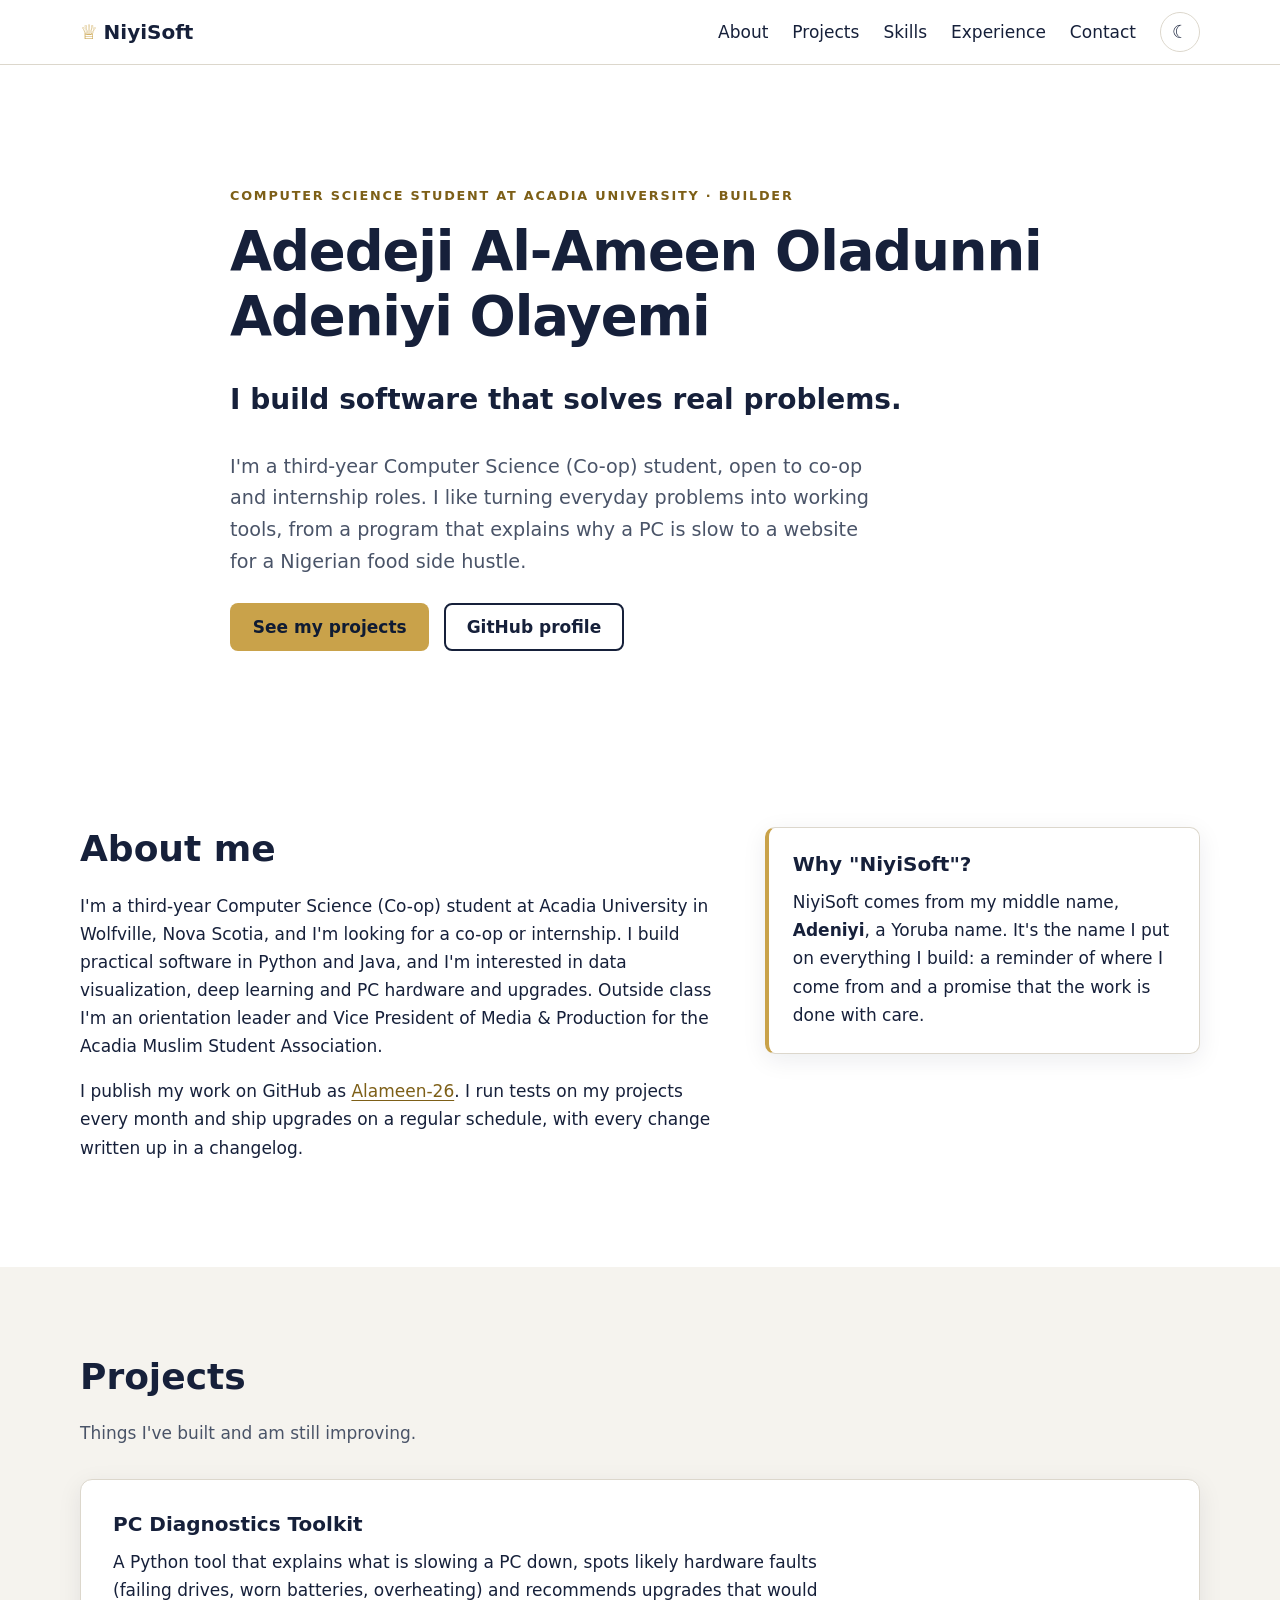
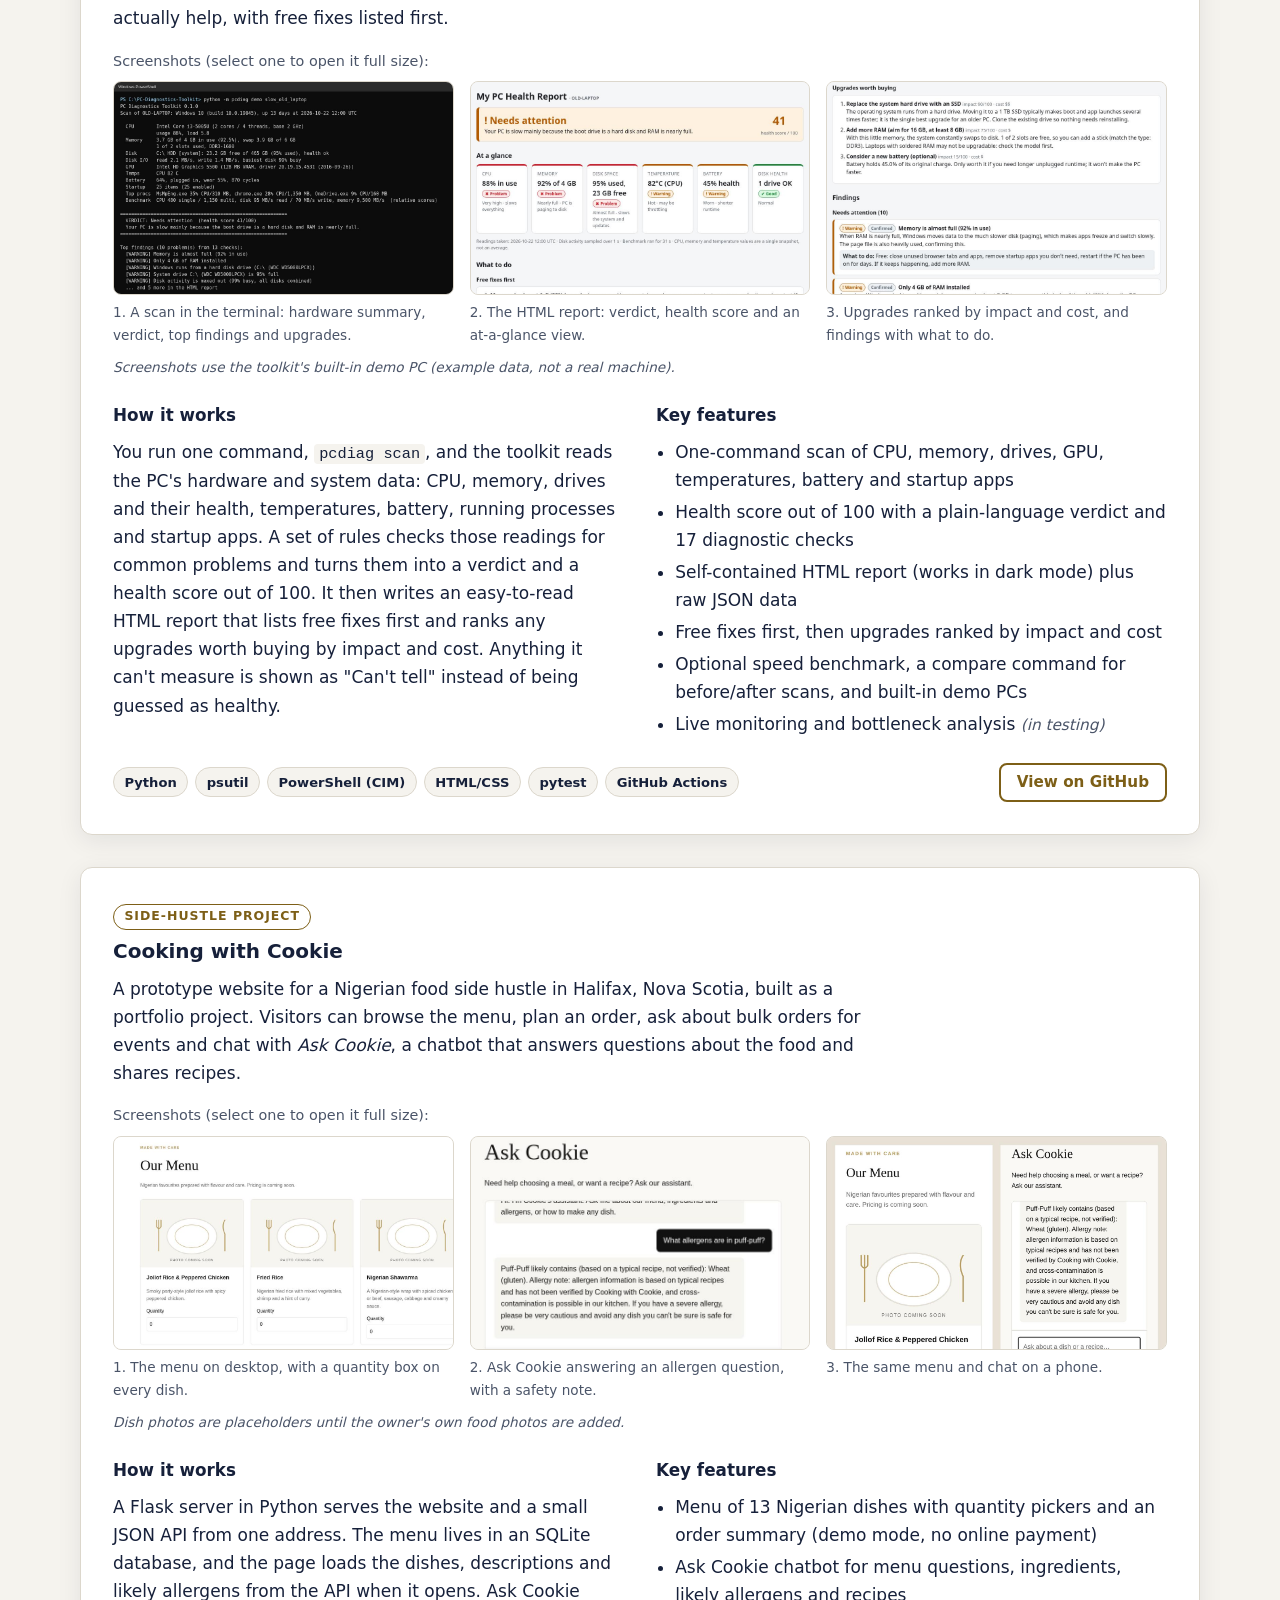
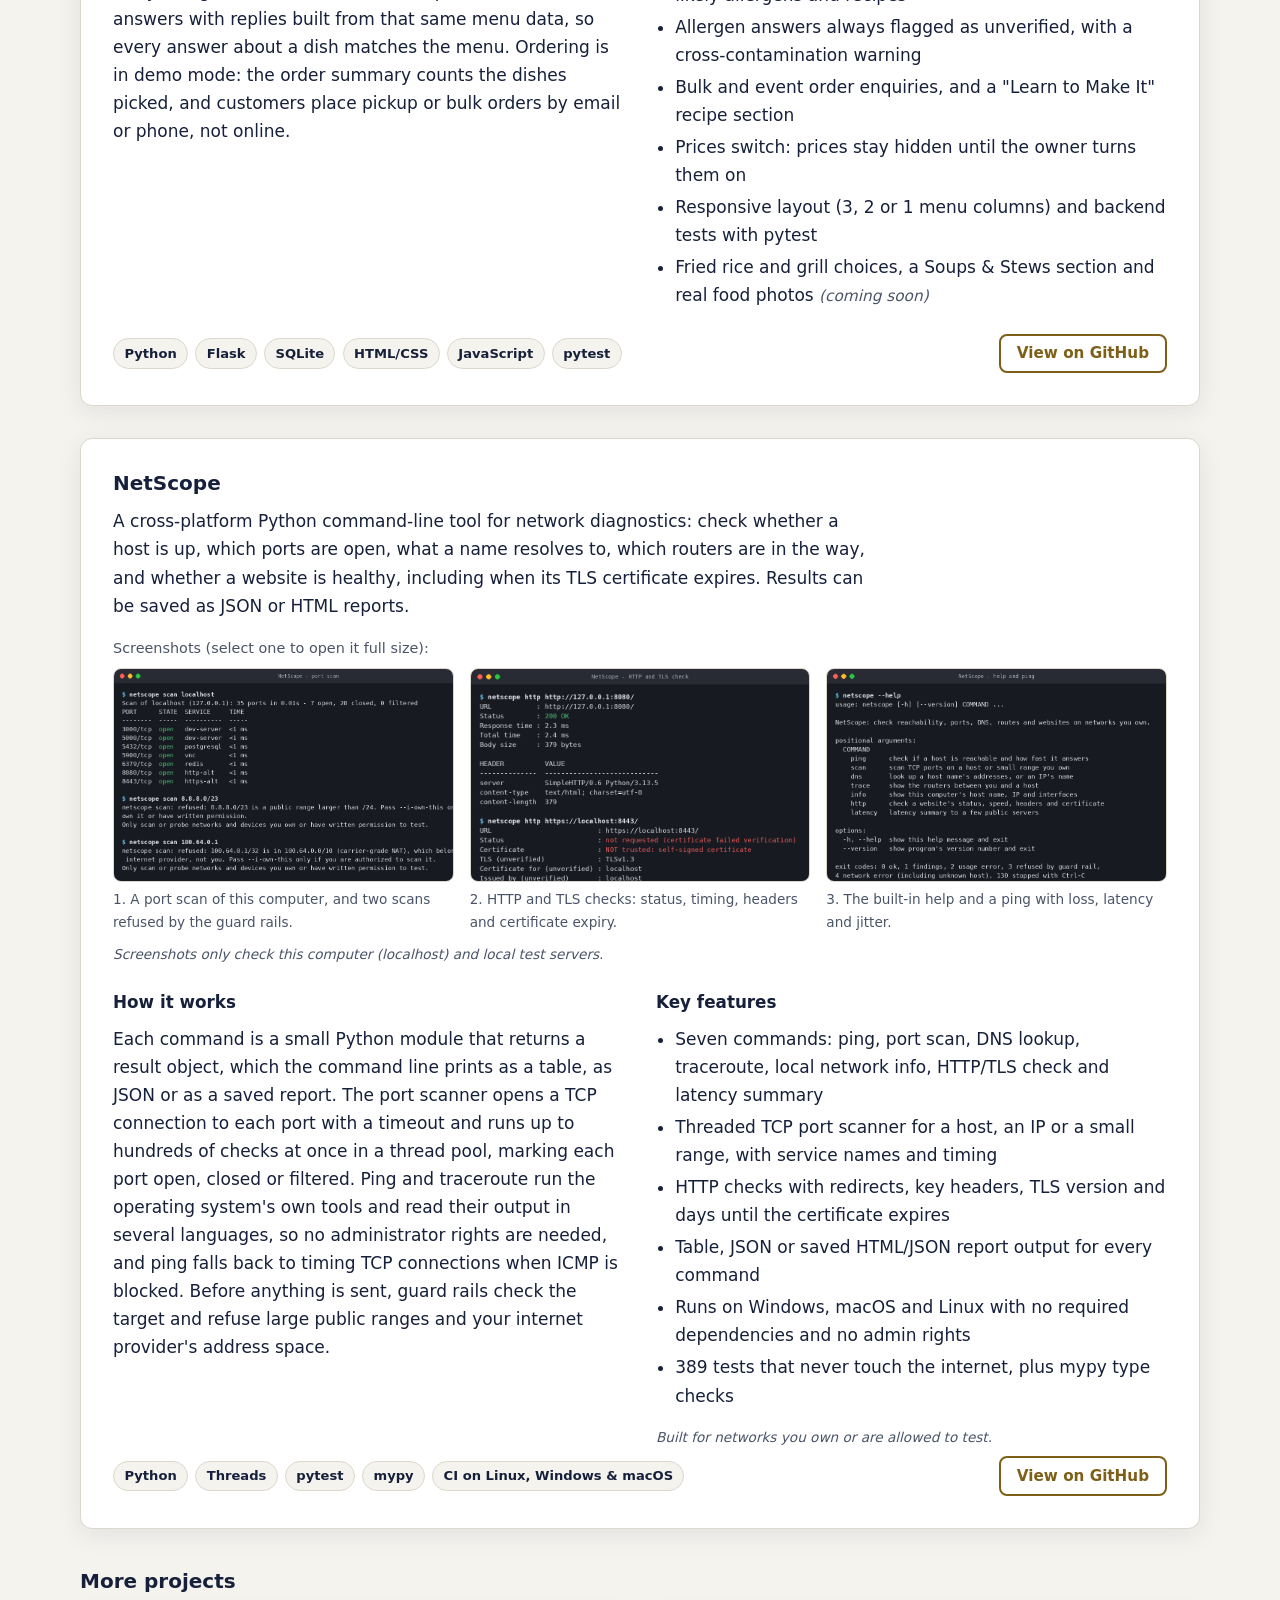
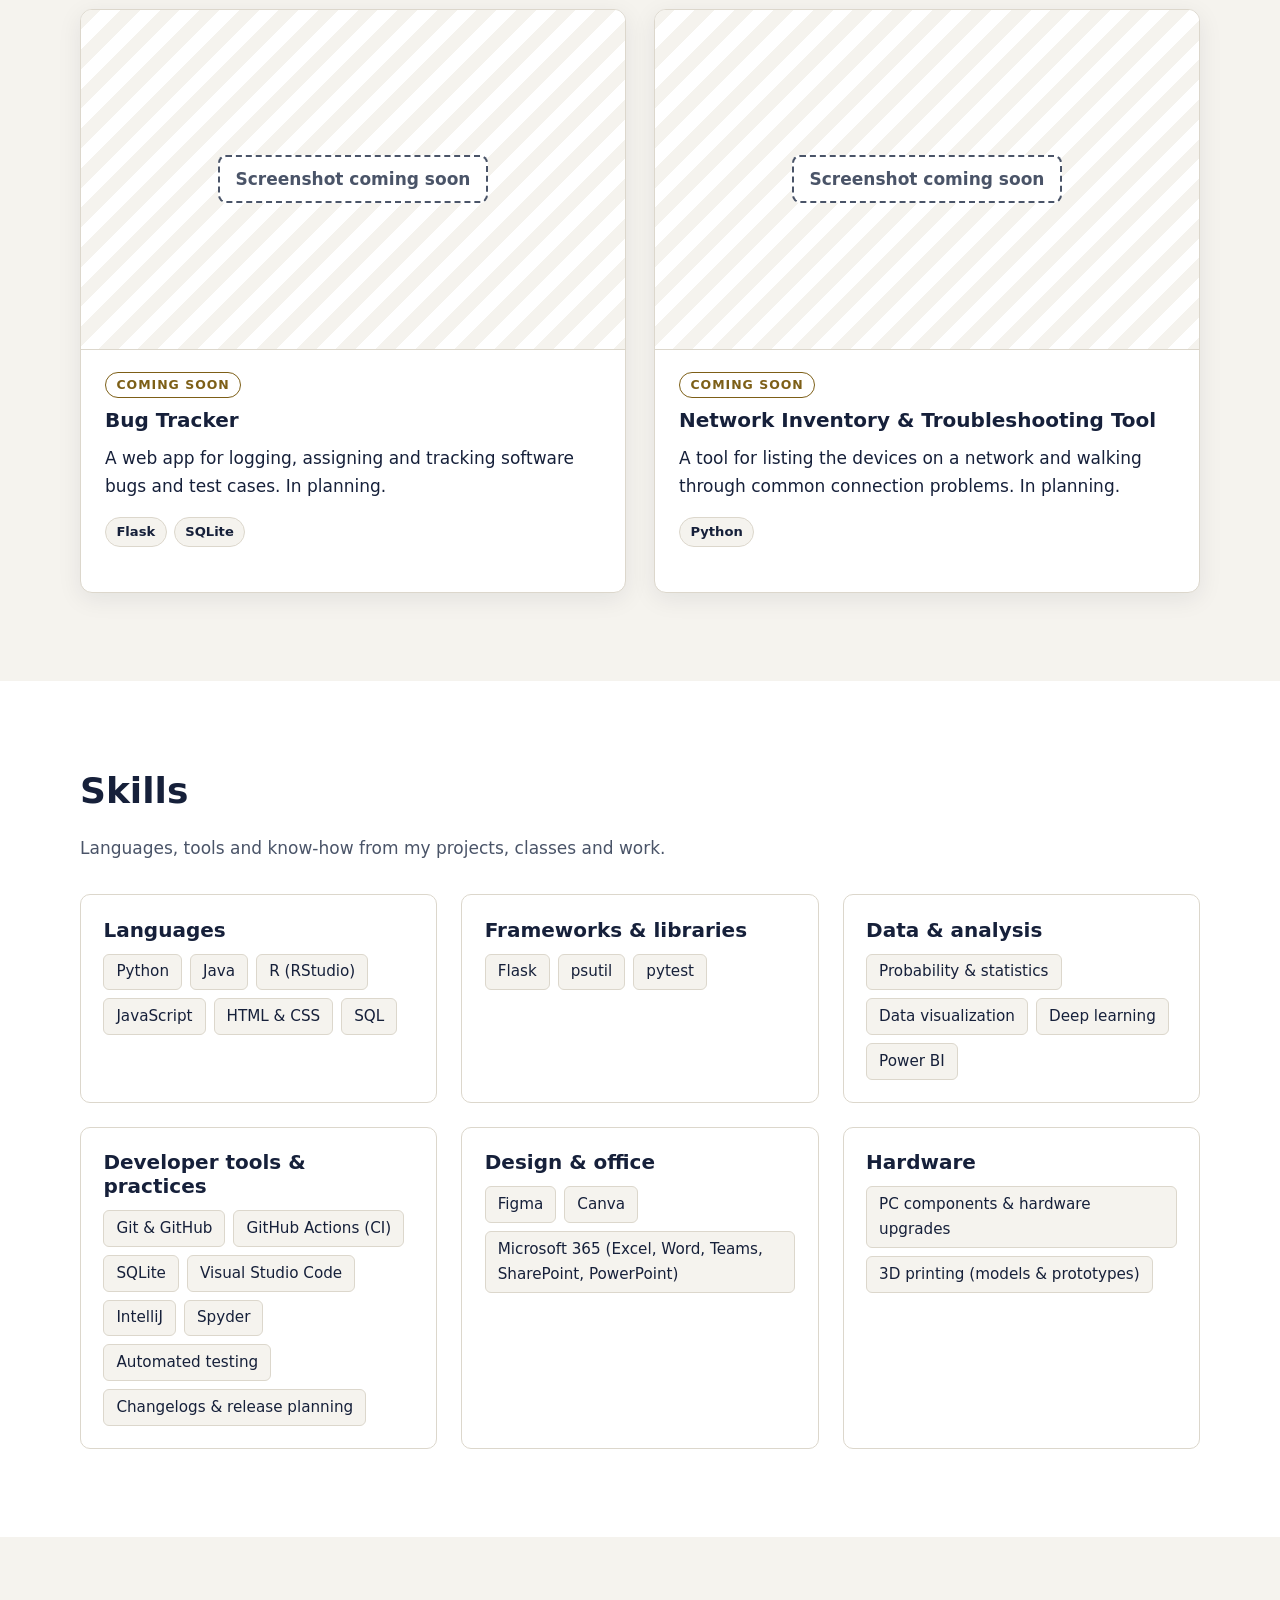
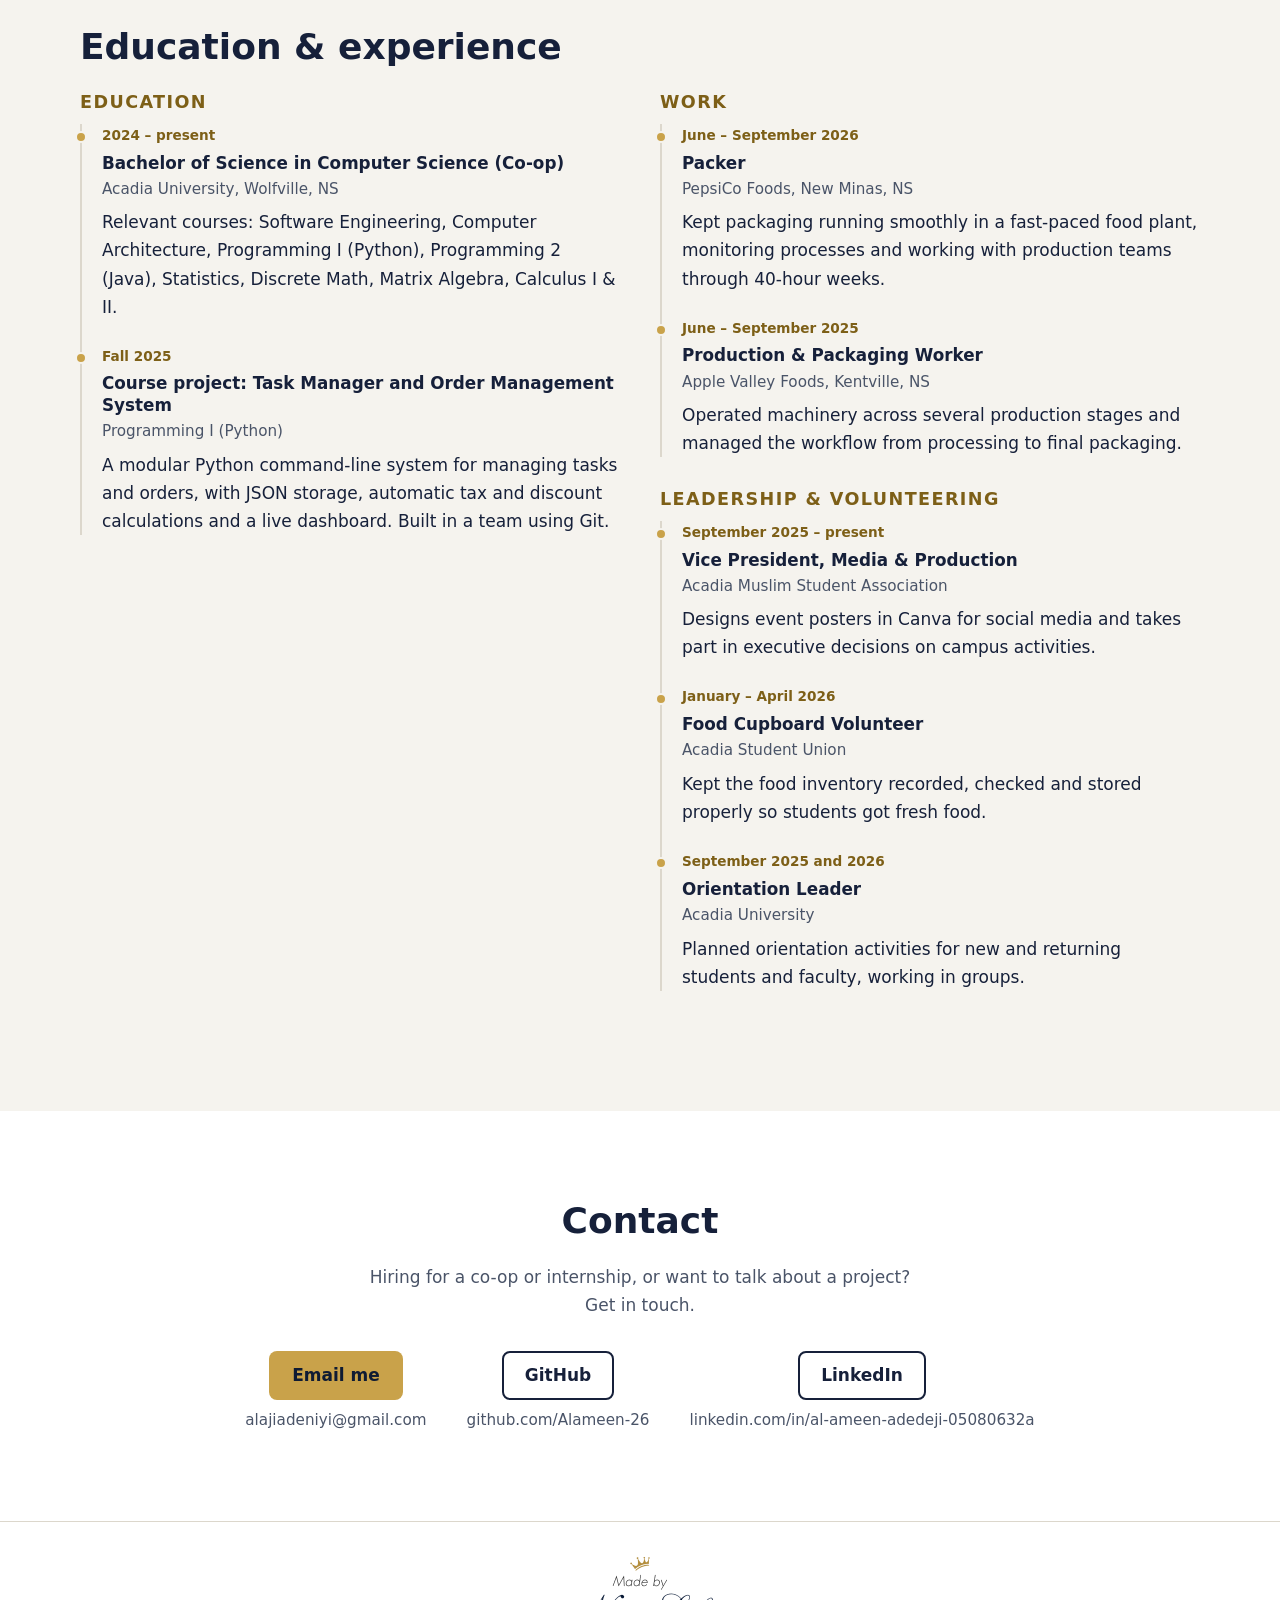
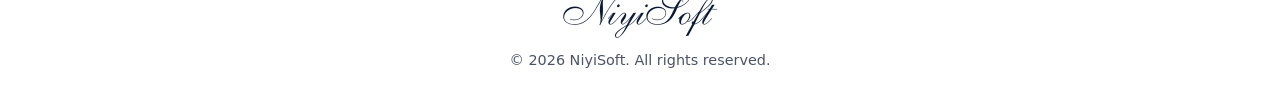
==== commit 87569c25: "Add NetScope project section (v0.2.0)" ====
--- a/index.html
+++ b/index.html
@@ -262,6 +262,85 @@
           </div>
         </article>
 
+        <article class="project-feature" aria-labelledby="ns-title">
+          <div class="project-feature-head">
+            <h3 id="ns-title">NetScope</h3>
+            <p>
+              A cross-platform Python command-line tool for network diagnostics: check whether a host is up, which
+              ports are open, what a name resolves to, which routers are in the way, and whether a website is healthy,
+              including when its TLS certificate expires. Results can be saved as JSON or HTML reports.
+            </p>
+          </div>
+          <div class="gallery-wrap">
+            <p class="gallery-hint">Screenshots (select one to open it full size):</p>
+            <ul class="gallery" aria-label="NetScope screenshots">
+              <li>
+                <figure>
+                  <a href="assets/img/ns-scan.svg" target="_blank" rel="noopener">
+                    <img src="assets/img/ns-scan.svg" width="1077" height="586" loading="lazy" alt="Terminal running 'netscope scan localhost': 35 ports checked in 0.01 seconds, with 7 open ports listed with their service names and times. Below, scans of the public range 8.8.8.0/23 and the carrier-grade NAT address 100.64.0.1 are refused with a responsible-use reminder.">
+                    <span class="visually-hidden"> (opens full size in a new tab)</span>
+                  </a>
+                  <figcaption>1. A port scan of this computer, and two scans refused by the guard rails.</figcaption>
+                </figure>
+              </li>
+              <li>
+                <figure>
+                  <a href="assets/img/ns-http-check.svg" target="_blank" rel="noopener">
+                    <img src="assets/img/ns-http-check.svg" width="852" height="586" loading="lazy" alt="Terminal running 'netscope http' twice: a local web server answers 200 OK in 2.3 ms with its headers listed, and a local HTTPS server is flagged as not trusted because of a self-signed certificate that expired on 2021-01-01.">
+                    <span class="visually-hidden"> (opens full size in a new tab)</span>
+                  </a>
+                  <figcaption>2. HTTP and TLS checks: status, timing, headers and certificate expiry.</figcaption>
+                </figure>
+              </li>
+              <li>
+                <figure>
+                  <a href="assets/img/ns-help-ping.svg" target="_blank" rel="noopener">
+                    <img src="assets/img/ns-help-ping.svg" width="903" height="802" loading="lazy" alt="Terminal showing 'netscope --help' with the seven commands (ping, scan, dns, trace, info, http, latency) and the exit codes, then 'netscope ping localhost -c 4' with 4 of 4 replies, 0% loss and under 1 ms latency.">
+                    <span class="visually-hidden"> (opens full size in a new tab)</span>
+                  </a>
+                  <figcaption>3. The built-in help and a ping with loss, latency and jitter.</figcaption>
+                </figure>
+              </li>
+            </ul>
+            <p class="gallery-note">Screenshots only check this computer (localhost) and local test servers.</p>
+          </div>
+          <div class="project-details">
+            <div>
+              <h4>How it works</h4>
+              <p>
+                Each command is a small Python module that returns a result object, which the command line prints as a
+                table, as JSON or as a saved report. The port scanner opens a TCP connection to each port with a timeout
+                and runs up to hundreds of checks at once in a thread pool, marking each port open, closed or filtered.
+                Ping and traceroute run the operating system's own tools and read their output in several languages, so
+                no administrator rights are needed, and ping falls back to timing TCP connections when ICMP is blocked.
+                Before anything is sent, guard rails check the target and refuse large public ranges and your internet
+                provider's address space.
+              </p>
+            </div>
+            <div>
+              <h4>Key features</h4>
+              <ul class="feature-list">
+                <li>Seven commands: ping, port scan, DNS lookup, traceroute, local network info, HTTP/TLS check and latency summary</li>
+                <li>Threaded TCP port scanner for a host, an IP or a small range, with service names and timing</li>
+                <li>HTTP checks with redirects, key headers, TLS version and days until the certificate expires</li>
+                <li>Table, JSON or saved HTML/JSON report output for every command</li>
+                <li>Runs on Windows, macOS and Linux with no required dependencies and no admin rights</li>
+                <li>389 tests that never touch the internet, plus mypy type checks</li>
+              </ul>
+              <p class="gallery-note">Built for networks you own or are allowed to test.</p>
+            </div>
+          </div>
+          <div class="project-foot">
+            <p class="visually-hidden">Built with:</p>
+            <ul class="tags">
+              <li>Python</li><li>Threads</li><li>pytest</li><li>mypy</li><li>CI on Linux, Windows &amp; macOS</li>
+            </ul>
+            <a class="btn btn-small" href="https://github.com/Alameen-26/NetScope" rel="noopener">
+              View on GitHub<span class="visually-hidden"> (NetScope)</span>
+            </a>
+          </div>
+        </article>
+
         <h3 class="more-title">More projects</h3>
         <div class="project-grid">
           <article class="project-card is-soon">
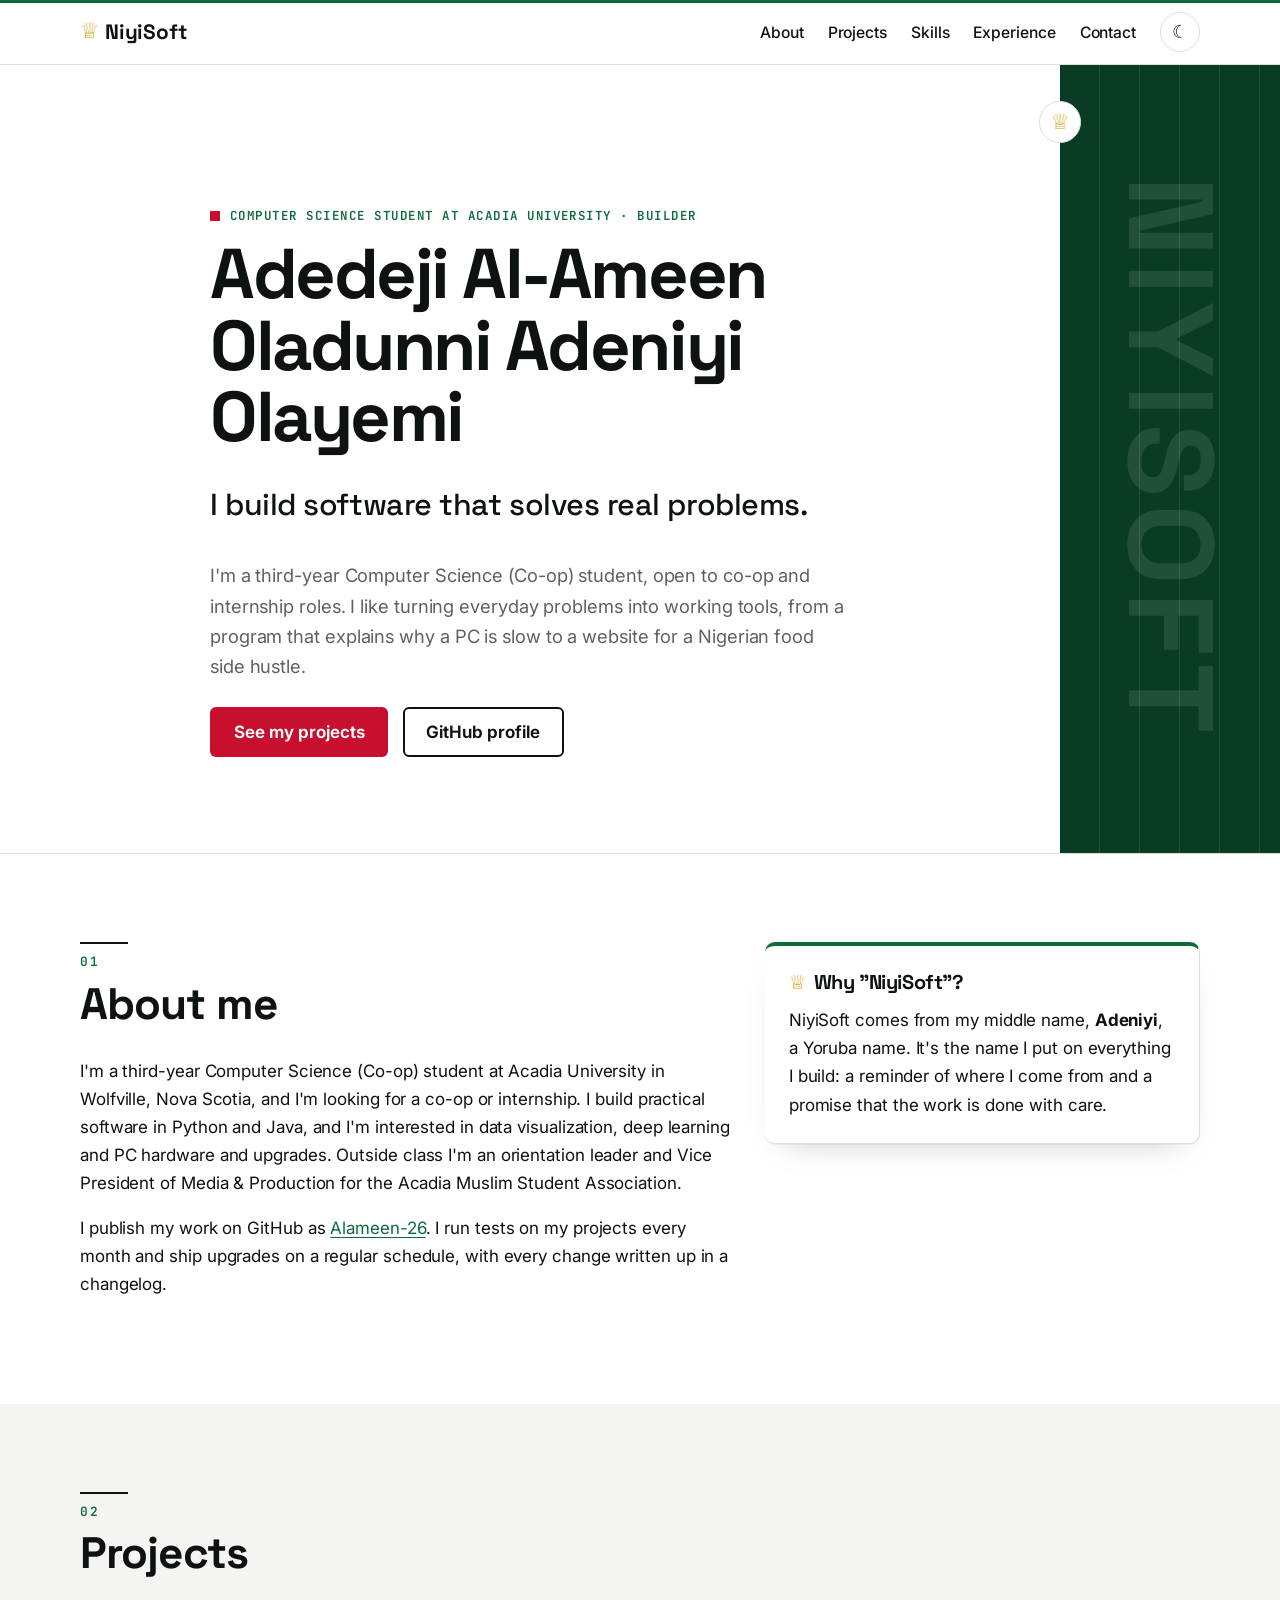
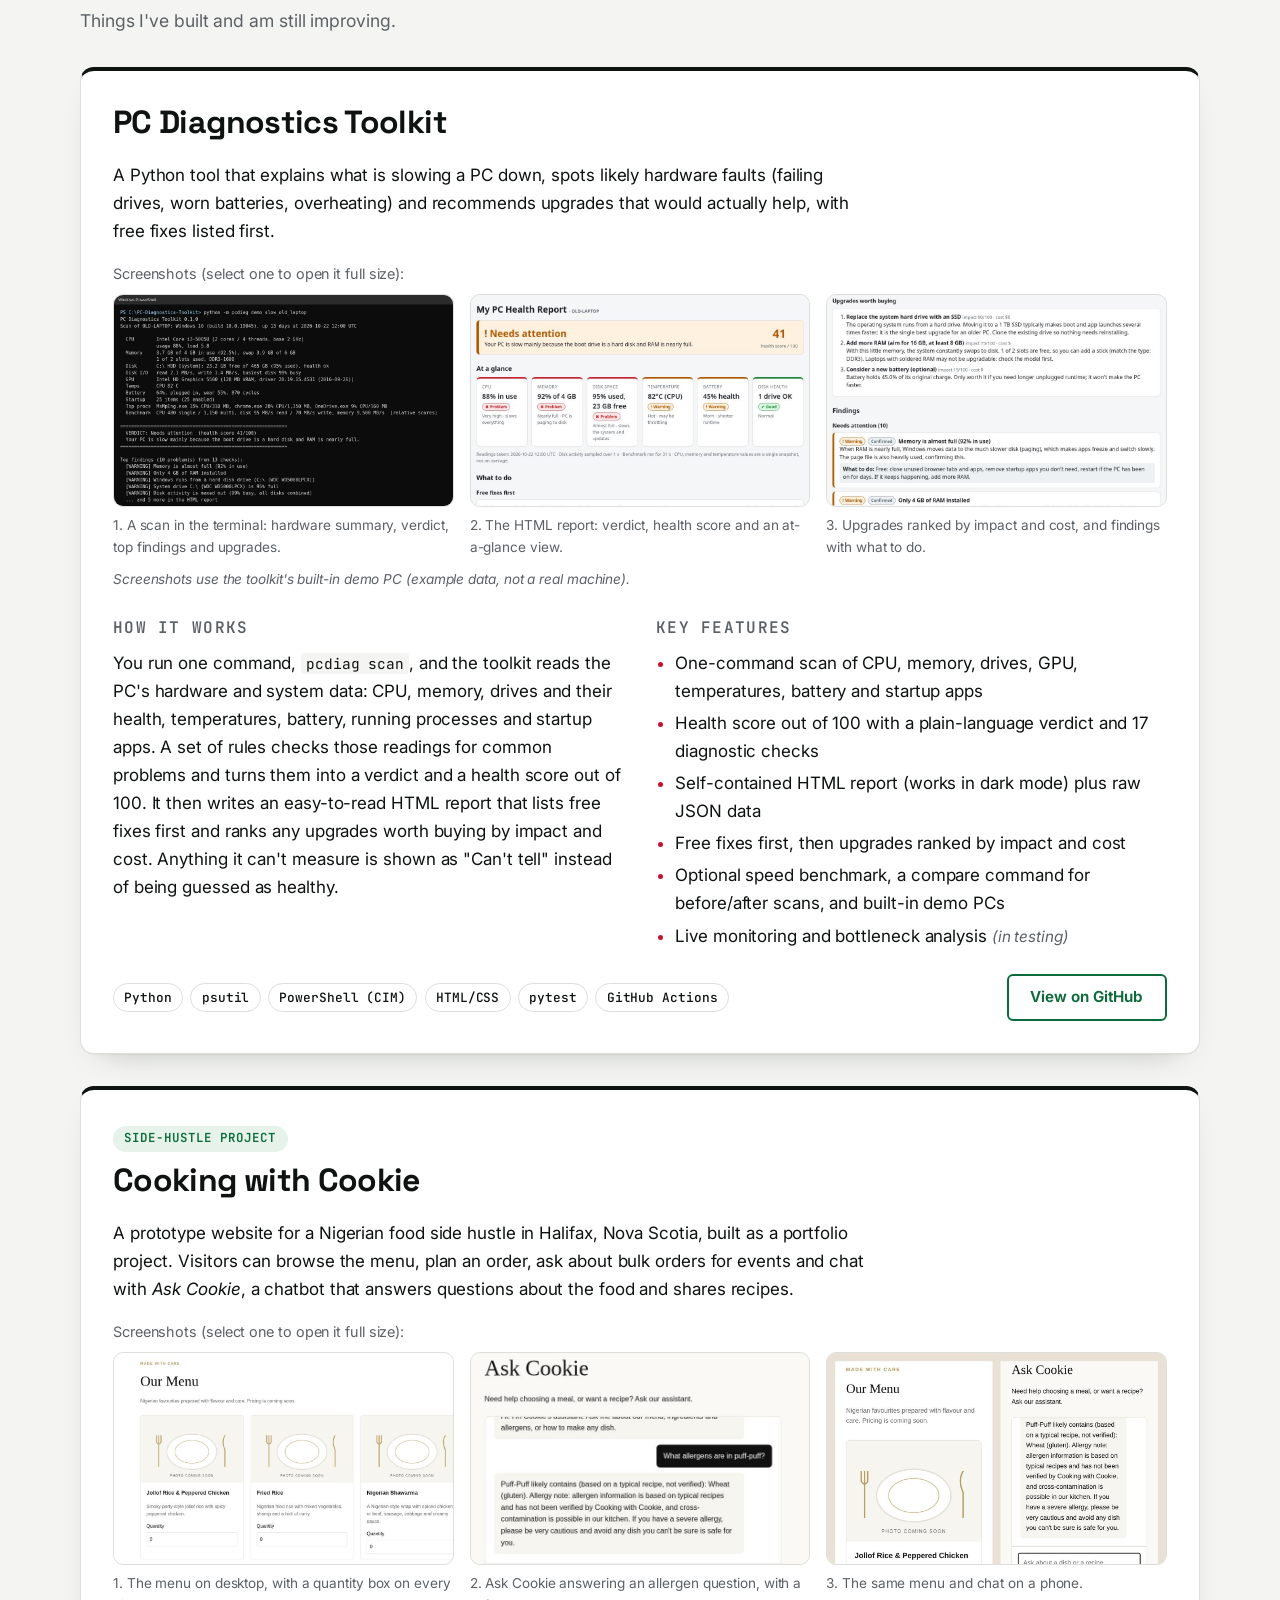
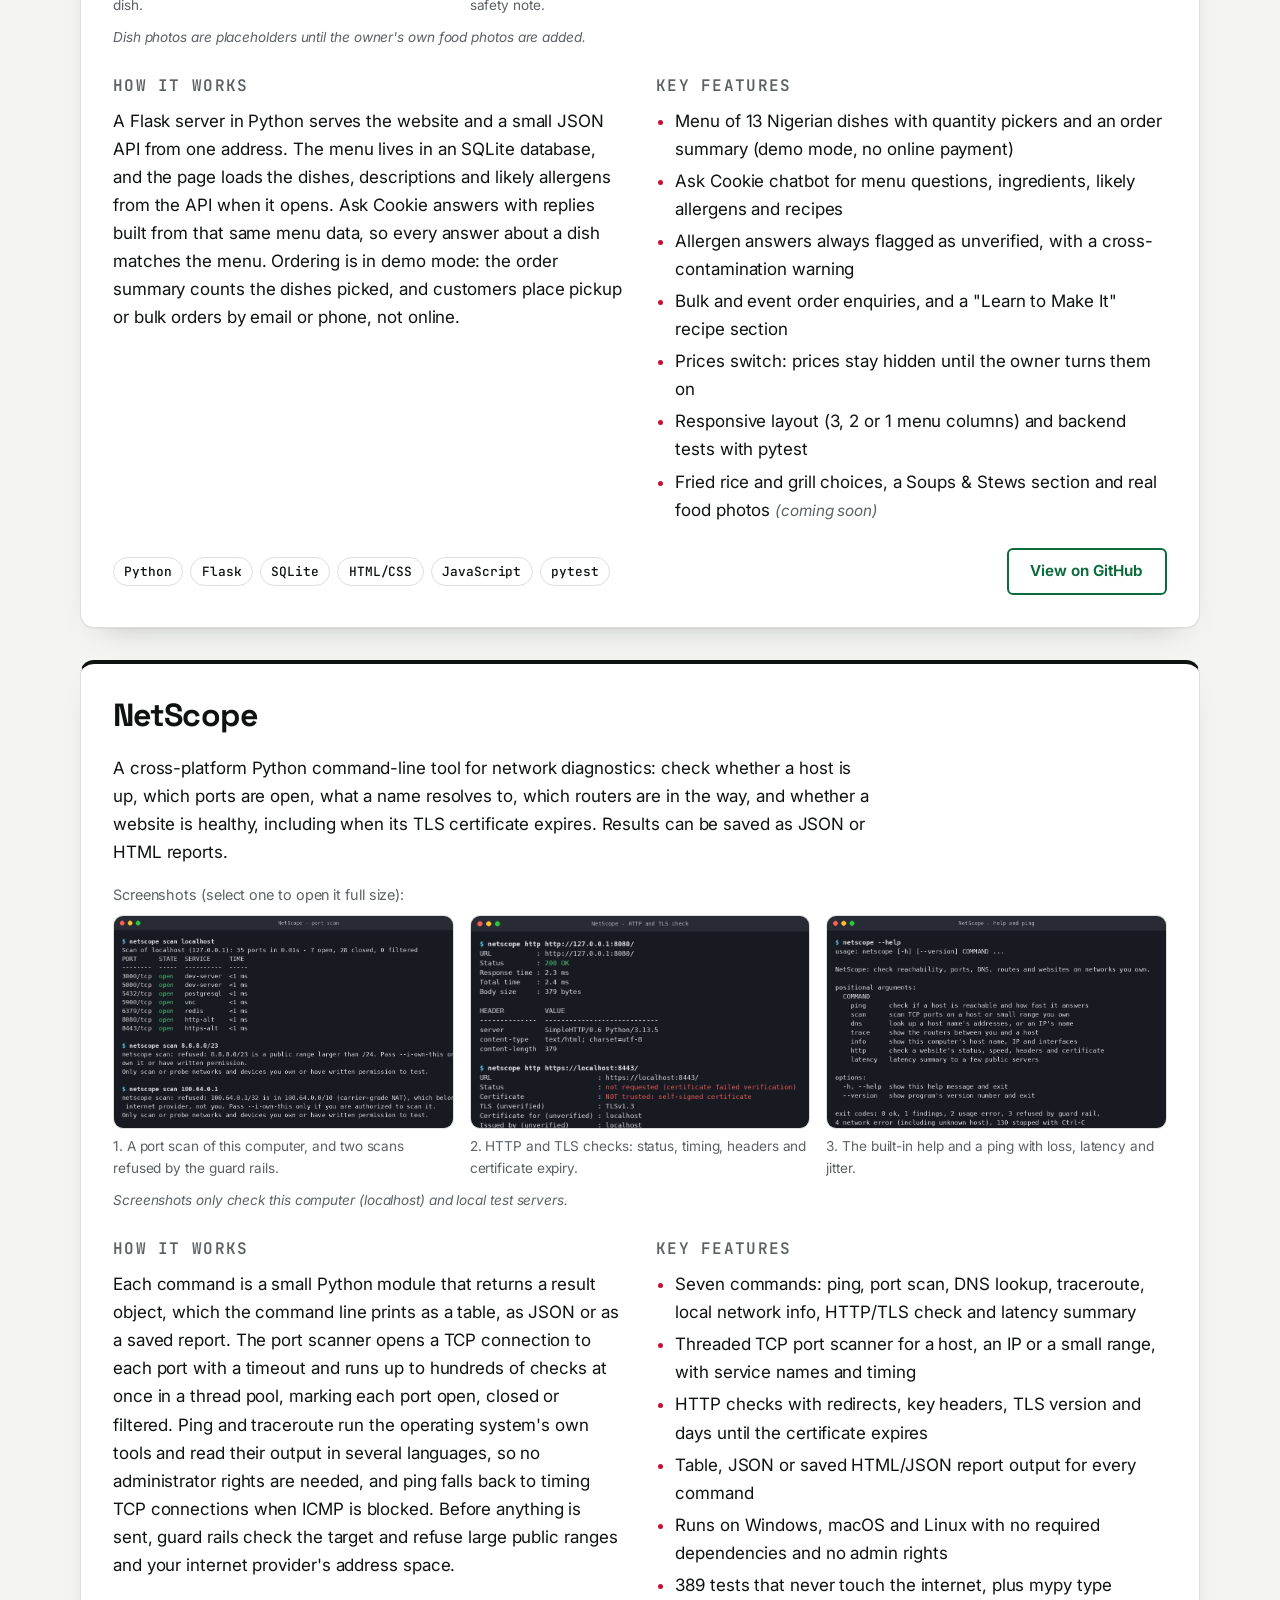
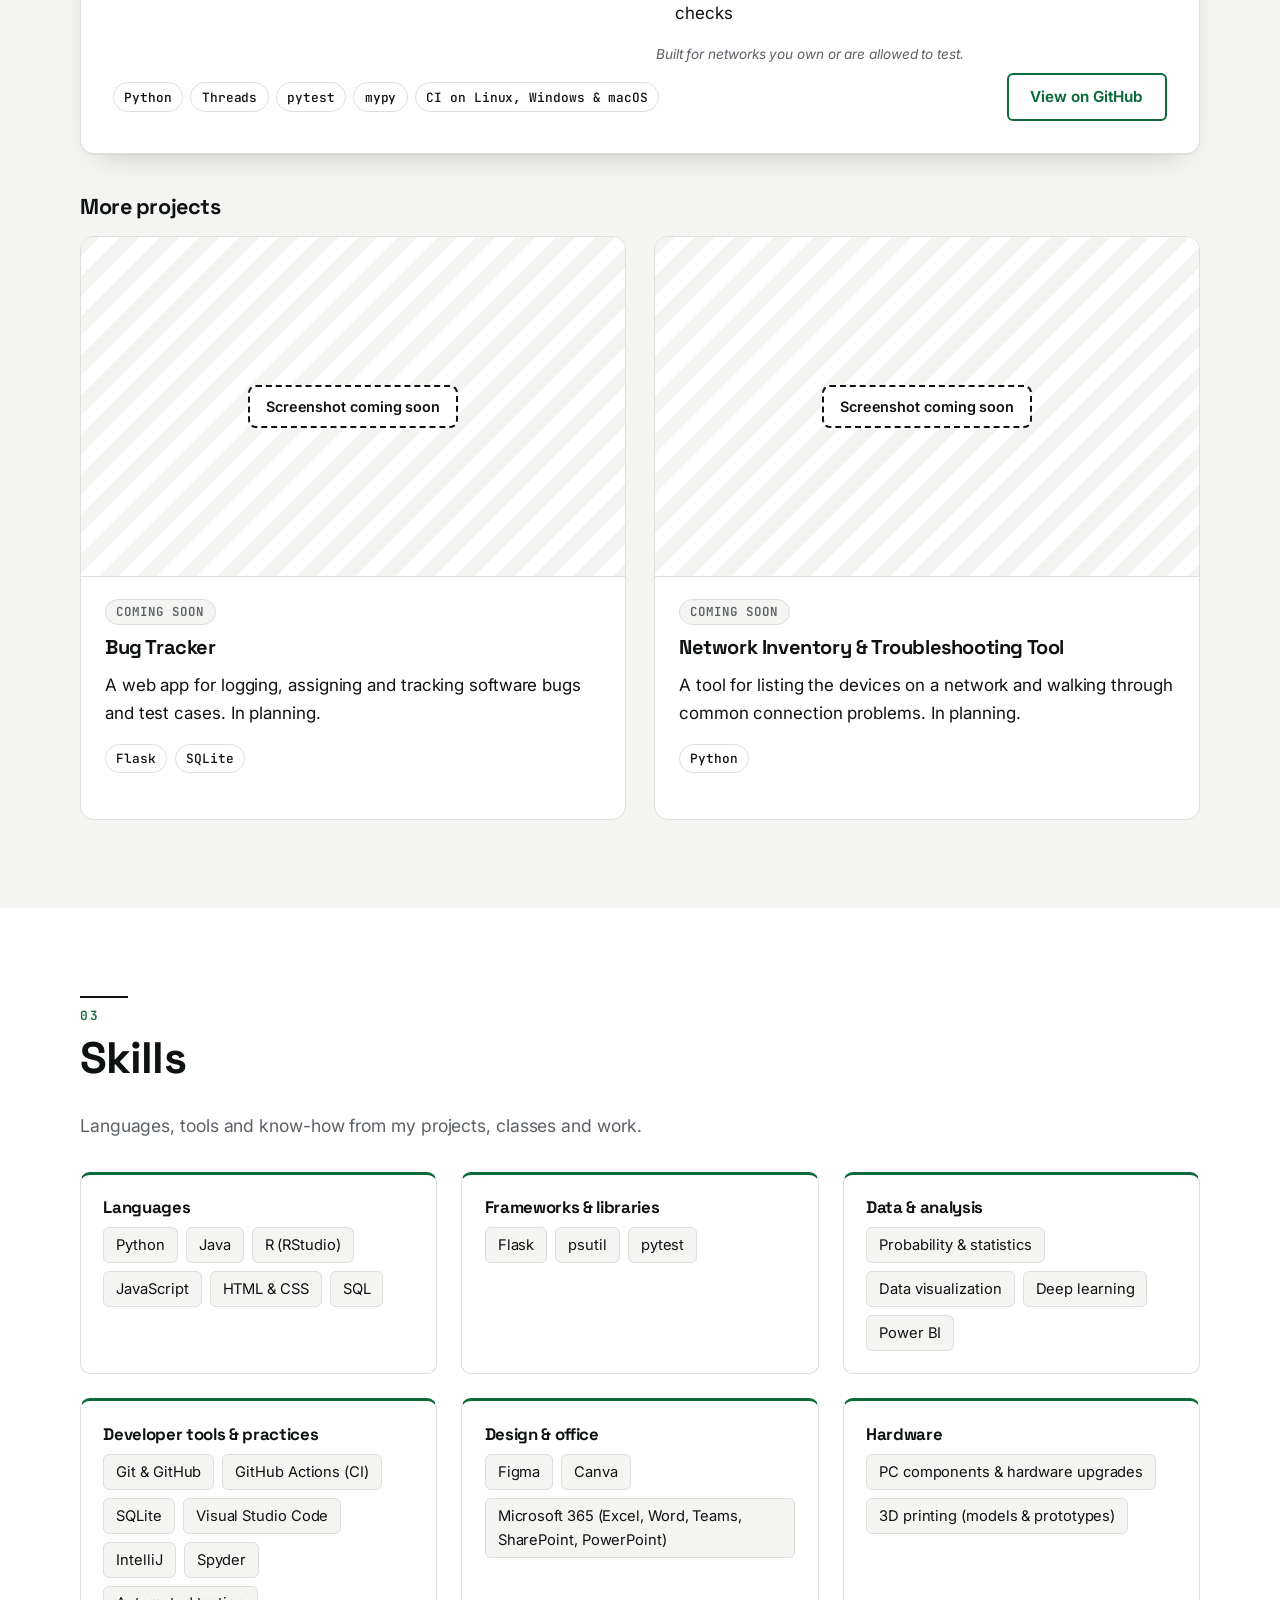
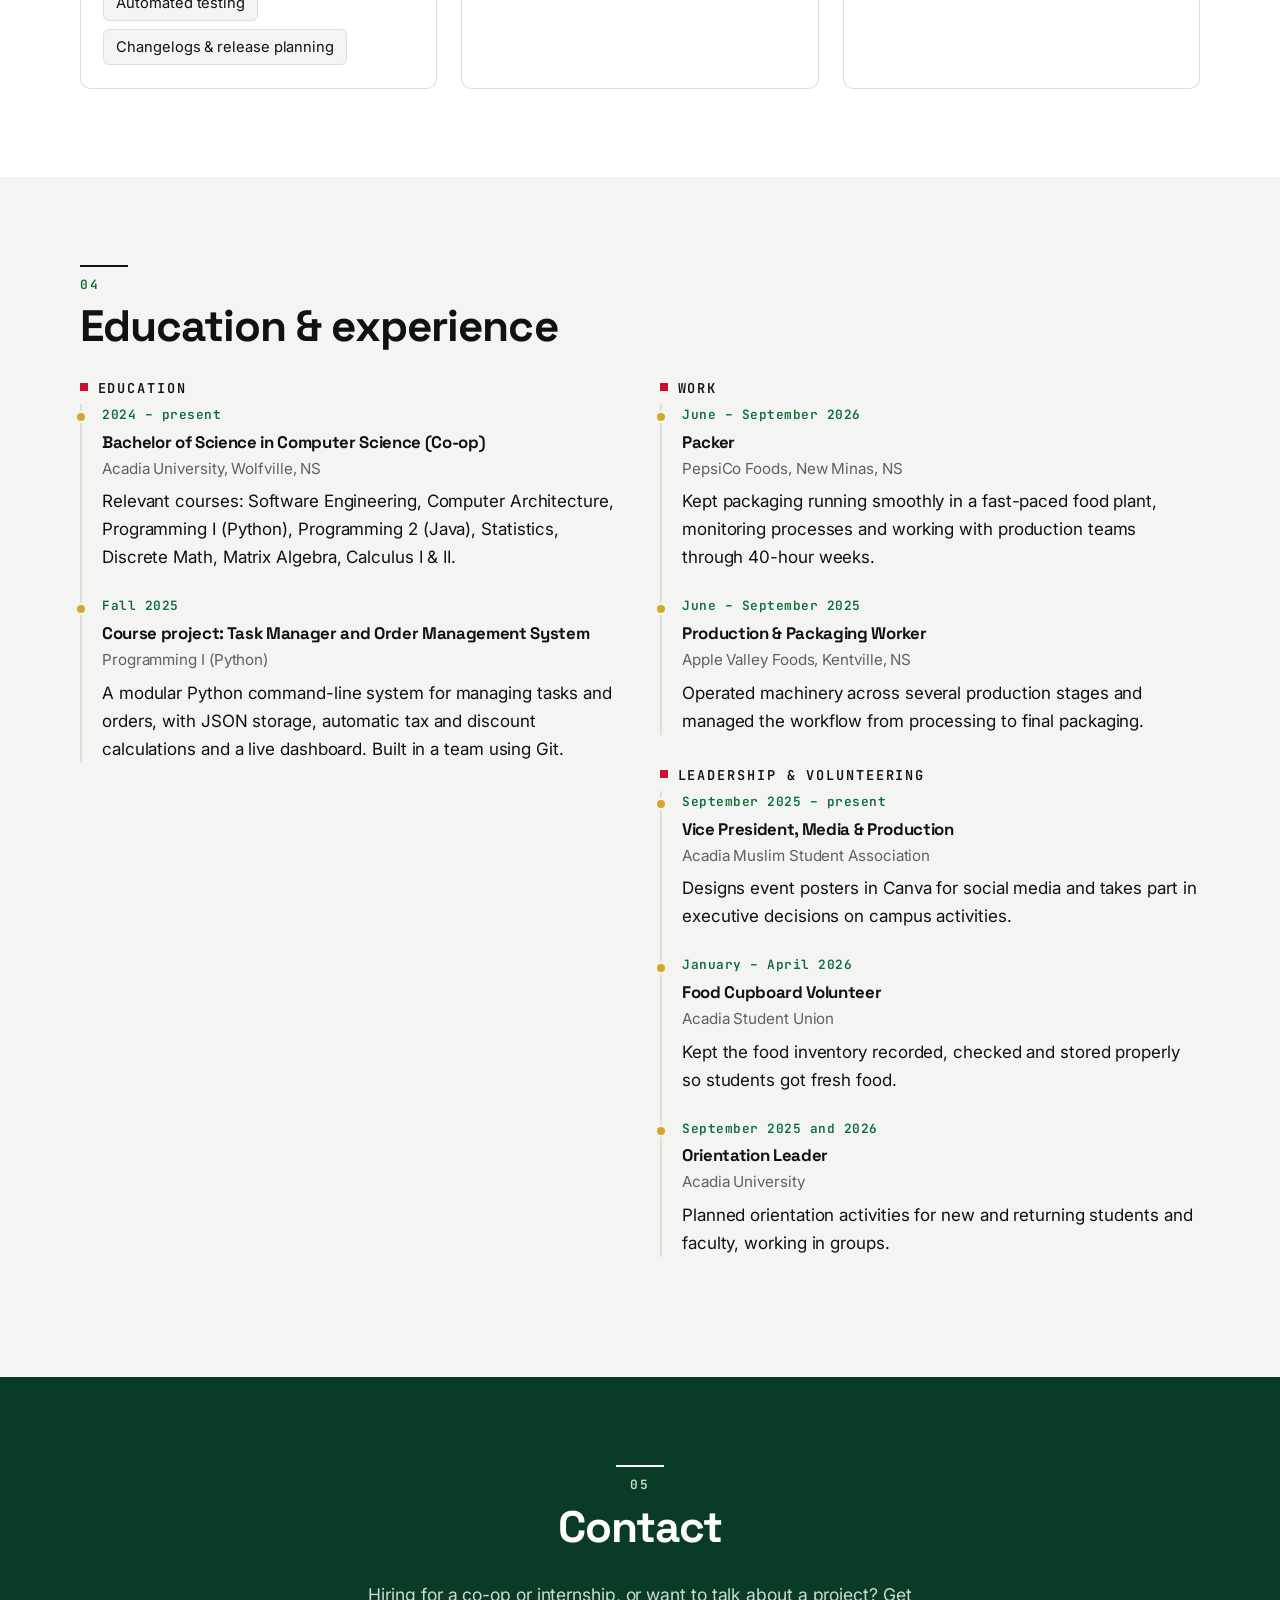
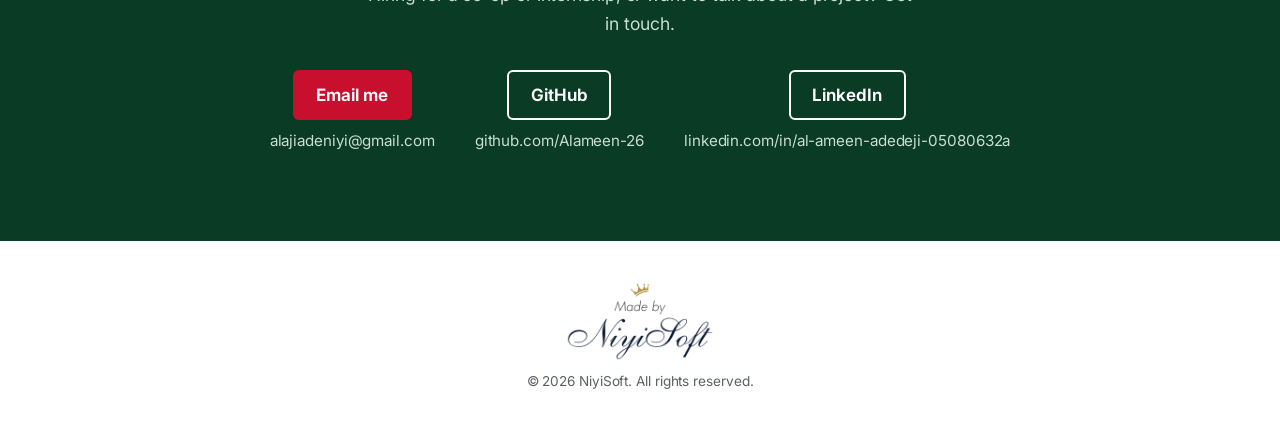
==== commit 550c5f3e: "Portfolio v0.3.0: load NiyiSoft theme and fonts, theme-color for light/dark, docs (2/2)" ====
--- a/index.html
+++ b/index.html
@@ -8,7 +8,9 @@
   <title>Adedeji Al-Ameen Oladunni Adeniyi Olayemi | NiyiSoft Portfolio</title>
   <meta name="description" content="Portfolio of Adedeji Al-Ameen Oladunni Adeniyi Olayemi, a third-year Computer Science (Co-op) student at Acadia University who builds practical software under the NiyiSoft name: PC Diagnostics Toolkit, Cooking with Cookie and more.">
   <meta name="color-scheme" content="light dark">
-  <meta name="theme-color" content="#0f1b33">
+  <!-- Changed in v0.3.0: theme colour follows light/dark -->
+  <meta name="theme-color" media="(prefers-color-scheme: light)" content="#FFFFFF">
+  <meta name="theme-color" media="(prefers-color-scheme: dark)" content="#0B0D0C">
   <link rel="icon" href="assets/img/favicon.svg" type="image/svg+xml">
   <!-- Added in v0.1.0: apply the saved/system theme before paint so the page doesn't flash. -->
   <script>
@@ -21,7 +23,13 @@
       } catch (e) { /* storage blocked: CSS falls back to the light theme */ }
     })();
   </script>
+  <!-- Added in v0.3.0: NiyiSoft fonts (falls back to system fonts if blocked) -->
+  <link rel="preconnect" href="https://fonts.googleapis.com">
+  <link rel="preconnect" href="https://fonts.gstatic.com" crossorigin>
+  <link href="https://fonts.googleapis.com/css2?family=Inter:wght@400;500;600;700&family=JetBrains+Mono:wght@500;600&family=Space+Grotesk:wght@500;700&display=swap" rel="stylesheet">
   <link rel="stylesheet" href="assets/css/style.css">
+  <!-- Added in v0.3.0: NiyiSoft light/dark theme, loaded after style.css -->
+  <link rel="stylesheet" href="assets/css/niyisoft-theme.css">
   <script src="assets/js/main.js" defer></script>
 </head>
 <body>
--- a/assets/css/niyisoft-theme.css
+++ b/assets/css/niyisoft-theme.css
@@ -0,0 +1,220 @@
+/* NiyiSoft portfolio: light + dark theme  |  Made by NiyiSoft
+   Load AFTER assets/css/style.css:
+     <link rel="stylesheet" href="assets/css/style.css">
+     <link rel="stylesheet" href="assets/css/niyisoft-theme.css">
+   Works with the existing toggle: main.js sets <html data-theme="light|dark"> and
+   remembers the choice ("niyisoft-theme"); with no saved choice it follows the system.
+   The media query below also covers the no-JS case (no data-theme attribute). */
+
+/* ---------- Light tokens ---------- */
+:root,
+:root[data-theme="light"] {
+  color-scheme: light;
+  --bg: #FFFFFF;
+  --bg-alt: #F4F5F2;
+  --surface: #FFFFFF;
+  --text: #0E1210;
+  --muted: #5C6166;
+  --navy: #0E1210;
+  --accent: #0B6B3A;
+  --accent-strong: #D4A72C;
+  --on-accent: #FFFFFF;
+  --border: #DCDFDA;
+  --border-strong: #0E1210;
+  --todo-bg: #FFF3C4;
+  --todo-text: #5C4300;
+  --shadow: 0 1px 0 rgba(14,18,16,.04), 0 14px 32px -22px rgba(14,18,16,.35);
+  --focus: #0E1210;
+  --cta: #C8102E;
+  --cta-hover: #A50D26;
+  --on-cta: #FFFFFF;
+  --band: #0A3B24;
+  --band-text: #FFFFFF;
+  --band-muted: #C9DDD0;
+  --band-line: rgba(255,255,255,.10);
+  --chip-bg: #E7F2EB;
+  --crown: #D4A72C;
+  --red: #C8102E;
+  --header-bg: rgba(255,255,255,.88);
+  --font-body: Inter, system-ui, -apple-system, "Segoe UI", Roboto, Arial, sans-serif;
+  --font-head: "Space Grotesk", Inter, system-ui, "Segoe UI", sans-serif;
+  --font-mono: "JetBrains Mono", ui-monospace, Consolas, monospace;
+}
+/* ---------- Dark tokens ---------- */
+:root[data-theme="dark"] {
+  color-scheme: dark;
+  --bg: #0B0D0C;
+  --bg-alt: #121614;
+  --surface: #171C19;
+  --text: #F2F4F2;
+  --muted: #A9B1AC;
+  --navy: #0B0D0C;
+  --accent: #4CC98A;
+  --accent-strong: #E0B43C;
+  --on-accent: #0B0D0C;
+  --border: #262D29;
+  --border-strong: #F2F4F2;
+  --todo-bg: #4A3A0A;
+  --todo-text: #FFE8A3;
+  --shadow: 0 1px 0 rgba(0,0,0,.5), 0 16px 36px -24px rgba(0,0,0,.9);
+  --focus: #E0B43C;
+  --cta: #D4283F;
+  --cta-hover: #B81E33;
+  --on-cta: #FFFFFF;
+  --band: #0D3A24;
+  --band-text: #FFFFFF;
+  --band-muted: #C9DDD0;
+  --band-line: rgba(255,255,255,.08);
+  --chip-bg: #14301F;
+  --crown: #E0B43C;
+  --red: #FF5A6E;
+  --header-bg: rgba(11,13,12,.86);
+}
+@media (prefers-color-scheme: dark) {
+  :root:not([data-theme]) {
+    color-scheme: dark;
+  --bg: #0B0D0C;
+  --bg-alt: #121614;
+  --surface: #171C19;
+  --text: #F2F4F2;
+  --muted: #A9B1AC;
+  --navy: #0B0D0C;
+  --accent: #4CC98A;
+  --accent-strong: #E0B43C;
+  --on-accent: #0B0D0C;
+  --border: #262D29;
+  --border-strong: #F2F4F2;
+  --todo-bg: #4A3A0A;
+  --todo-text: #FFE8A3;
+  --shadow: 0 1px 0 rgba(0,0,0,.5), 0 16px 36px -24px rgba(0,0,0,.9);
+  --focus: #E0B43C;
+  --cta: #D4283F;
+  --cta-hover: #B81E33;
+  --on-cta: #FFFFFF;
+  --band: #0D3A24;
+  --band-text: #FFFFFF;
+  --band-muted: #C9DDD0;
+  --band-line: rgba(255,255,255,.08);
+  --chip-bg: #14301F;
+  --crown: #E0B43C;
+  --red: #FF5A6E;
+  --header-bg: rgba(11,13,12,.86);
+  }
+  :root:not([data-theme]) .badge-for-light { display: none; }
+  :root:not([data-theme]) .badge-for-dark { display: block; }
+}
+
+/* ---------- Base type ---------- */
+body { font-family: var(--font-body); font-size: 1.0625rem; letter-spacing: -0.005em; }
+h1, h2, h3, h4, .brand { font-family: var(--font-head); letter-spacing: -0.02em; }
+h2 { font-size: clamp(1.9rem, 4vw, 2.75rem); font-weight: 700; }
+h3 { font-weight: 700; }
+a { color: var(--accent); }
+::selection { background: var(--accent); color: var(--bg); }
+
+/* ---------- Header ---------- */
+.site-header { background: var(--header-bg); box-shadow: inset 0 3px 0 var(--accent); }
+.brand { font-size: 1.3rem; font-weight: 700; letter-spacing: -0.01em; }
+.brand-crown { color: var(--crown); font-size: 1.05em; transform: translateY(-1px); }
+.nav-links a { font-weight: 500; font-size: 0.98rem; }
+.nav-links a:hover { color: var(--text); text-decoration-color: var(--red); text-decoration-thickness: 2px; text-underline-offset: 0.4em; }
+.theme-toggle, .nav-toggle { border-color: var(--border); }
+.theme-toggle:hover, .nav-toggle:hover { border-color: var(--text); }
+
+/* ---------- Buttons: red = the one main action, outline = secondary ---------- */
+.btn { border-radius: 6px; font-weight: 650; padding: 0.8rem 1.35rem; letter-spacing: 0; }
+.btn-primary { background: var(--cta); color: var(--on-cta); }
+.btn-primary:hover { background: var(--cta-hover); filter: none; }
+.btn-ghost { color: var(--text); border-color: var(--border-strong); }
+.btn-ghost:hover { color: var(--bg); background: var(--text); text-decoration: none; }
+.btn-small { border-color: var(--accent); color: var(--accent); }
+.btn-small:hover { background: var(--accent); color: var(--bg); }
+
+/* ---------- Hero: editorial black/white with a deep-green side panel ---------- */
+.hero { position: relative; overflow: hidden; border-bottom: 1px solid var(--border);
+  padding: clamp(4.5rem, 11vw, 8.5rem) 0 clamp(3.5rem, 8vw, 6rem); }
+.hero-inner { position: relative; z-index: 1; max-width: 860px; }
+.hero h1 { font-size: clamp(2.4rem, 5.6vw, 4.4rem); font-weight: 700; line-height: 1.02; letter-spacing: -0.035em; max-width: 15ch; margin-bottom: 0.45em; }
+.eyebrow { color: var(--accent); font-family: var(--font-mono); font-size: 0.78rem; font-weight: 600; letter-spacing: 0.12em;
+  display: inline-flex; align-items: center; gap: 0.6rem; }
+.eyebrow::before { content: ""; width: 10px; height: 10px; background: var(--red); flex: none; }
+.tagline { font-family: var(--font-head); font-size: clamp(1.35rem, 2.6vw, 1.9rem); font-weight: 500; letter-spacing: -0.015em; }
+.lead { color: var(--muted); font-size: 1.15rem; line-height: 1.65; }
+@media (min-width: 1100px) {
+  .hero::before { content: "NIYISOFT"; position: absolute; top: 0; bottom: 0; right: 0; width: max(200px, calc((100vw - 1120px) / 2 + 140px));
+    background: var(--band) repeating-linear-gradient(90deg, transparent 0 39px, var(--band-line) 39px 40px);
+    color: var(--band-line); font: 700 7.5rem/1 var(--font-head); letter-spacing: 0.06em;
+    writing-mode: vertical-rl; display: flex; align-items: center; justify-content: center; overflow: hidden; }
+  .hero::after { content: "\2655"; position: absolute; top: 2.25rem; right: calc(max(200px, calc((100vw - 1120px) / 2 + 140px)) - 1.3rem);
+    width: 2.6rem; height: 2.6rem; display: grid; place-items: center; border-radius: 50%;
+    background: var(--bg); color: var(--crown); font-size: 1.35rem; border: 1px solid var(--border); }
+}
+
+/* ---------- Sections: numbered editorial headings ---------- */
+main { counter-reset: sec; }
+.section h2 { counter-increment: sec; display: flex; flex-direction: column; gap: 0.55rem; }
+.section h2::before { content: "0" counter(sec); font: 600 0.8rem/1 var(--font-mono); letter-spacing: 0.14em; color: var(--accent);
+  border-top: 2px solid var(--text); padding-top: 0.75rem; width: 3rem; }
+.section-intro { font-size: 1.1rem; }
+
+/* About */
+.about-card { border-left: 0; border-top: 4px solid var(--accent); border-radius: 10px; position: relative; }
+.about-card h3::before { content: "\2655"; color: var(--crown); margin-right: 0.45rem; }
+
+/* ---------- Projects ---------- */
+.project-feature { border-radius: 14px; border-top: 4px solid var(--text); box-shadow: var(--shadow); }
+.project-feature-head h3 { font-size: clamp(1.5rem, 2.6vw, 2rem); }
+.status { color: var(--accent); background: var(--chip-bg); border-color: transparent; font-family: var(--font-mono); font-weight: 600; letter-spacing: 0.08em; }
+.is-soon .status { color: var(--muted); background: var(--bg-alt); border-color: var(--border); }
+.gallery a { border-radius: 10px; }
+.gallery a:hover { border-color: var(--text); }
+.project-details h4 { font-size: 1rem; text-transform: uppercase; letter-spacing: 0.08em; font-family: var(--font-mono); font-weight: 600; color: var(--muted); }
+.project-details code { font-family: var(--font-mono); font-size: 0.85em; }
+.feature-list li::marker { color: var(--red); }
+.tags li { background: transparent; border-color: var(--border); font-weight: 500; font-size: 0.8rem; font-family: var(--font-mono); }
+.project-card { border-radius: 14px; box-shadow: none; }
+.placeholder { background: repeating-linear-gradient(135deg, var(--bg-alt) 0 14px, var(--surface) 14px 28px); }
+.placeholder span { border-color: var(--border-strong); color: var(--text); font-size: 0.9rem; }
+.more-title { font-size: 1.35rem; }
+
+/* ---------- Skills ---------- */
+.skill-group { border-top: 3px solid var(--accent); border-radius: 10px; }
+.skill-group h3 { font-size: 1.05rem; }
+.skill-group li { background: var(--bg-alt); border-color: var(--border); font-size: 0.92rem; }
+
+/* ---------- Timeline ---------- */
+.timeline-heading { color: var(--text); font-family: var(--font-mono); font-size: 0.85rem; font-weight: 600; letter-spacing: 0.14em; }
+.timeline-heading::before { content: ""; display: inline-block; width: 8px; height: 8px; background: var(--red); margin-right: 0.6rem; vertical-align: 2px; }
+.timeline { border-left-color: var(--border); }
+.timeline-item::before { background: var(--accent-strong); border-color: var(--bg-alt); }
+.timeline-date { color: var(--accent); font-family: var(--font-mono); font-weight: 600; font-size: 0.8rem; letter-spacing: 0.04em; }
+
+/* ---------- Contact: deep-green band in both themes ---------- */
+#contact { background: var(--band); color: var(--band-text); }
+#contact h2::before { color: var(--band-muted); border-top-color: var(--band-text); margin-inline: auto; }
+#contact h2 { align-items: center; }
+#contact .section-intro, #contact .contact-detail { color: var(--band-muted); }
+#contact .btn-primary { background: var(--cta); color: var(--on-cta); }
+#contact .btn-ghost { color: var(--band-text); border-color: var(--band-text); }
+#contact .btn-ghost:hover { background: var(--band-text); color: var(--band); }
+#contact :focus-visible { outline-color: #FFFFFF; }
+
+/* ---------- Footer ---------- */
+.site-footer { border-top: 0; background: var(--bg); padding: 2.5rem 0; }
+.footer-badge img { width: 150px; }
+.footer-inner p { font-size: 0.85rem; }
+
+@media (max-width: 720px) {
+  .js .nav-links { background: var(--bg); }
+  .hero h1 { font-size: clamp(2.2rem, 10vw, 2.8rem); }
+  .hero { border-bottom: 6px solid var(--band); }
+}
+
+/* Added in v0.3.0 (preview): gallery screenshots that come in a light and a dark version */
+.gallery a.shot-for-dark { display: none; }
+:root[data-theme="dark"] .gallery a.shot-for-light { display: none; }
+:root[data-theme="dark"] .gallery a.shot-for-dark { display: block; }
+@media (prefers-color-scheme: dark) {
+  :root:not([data-theme]) .gallery a.shot-for-light { display: none; }
+  :root:not([data-theme]) .gallery a.shot-for-dark { display: block; }
+}
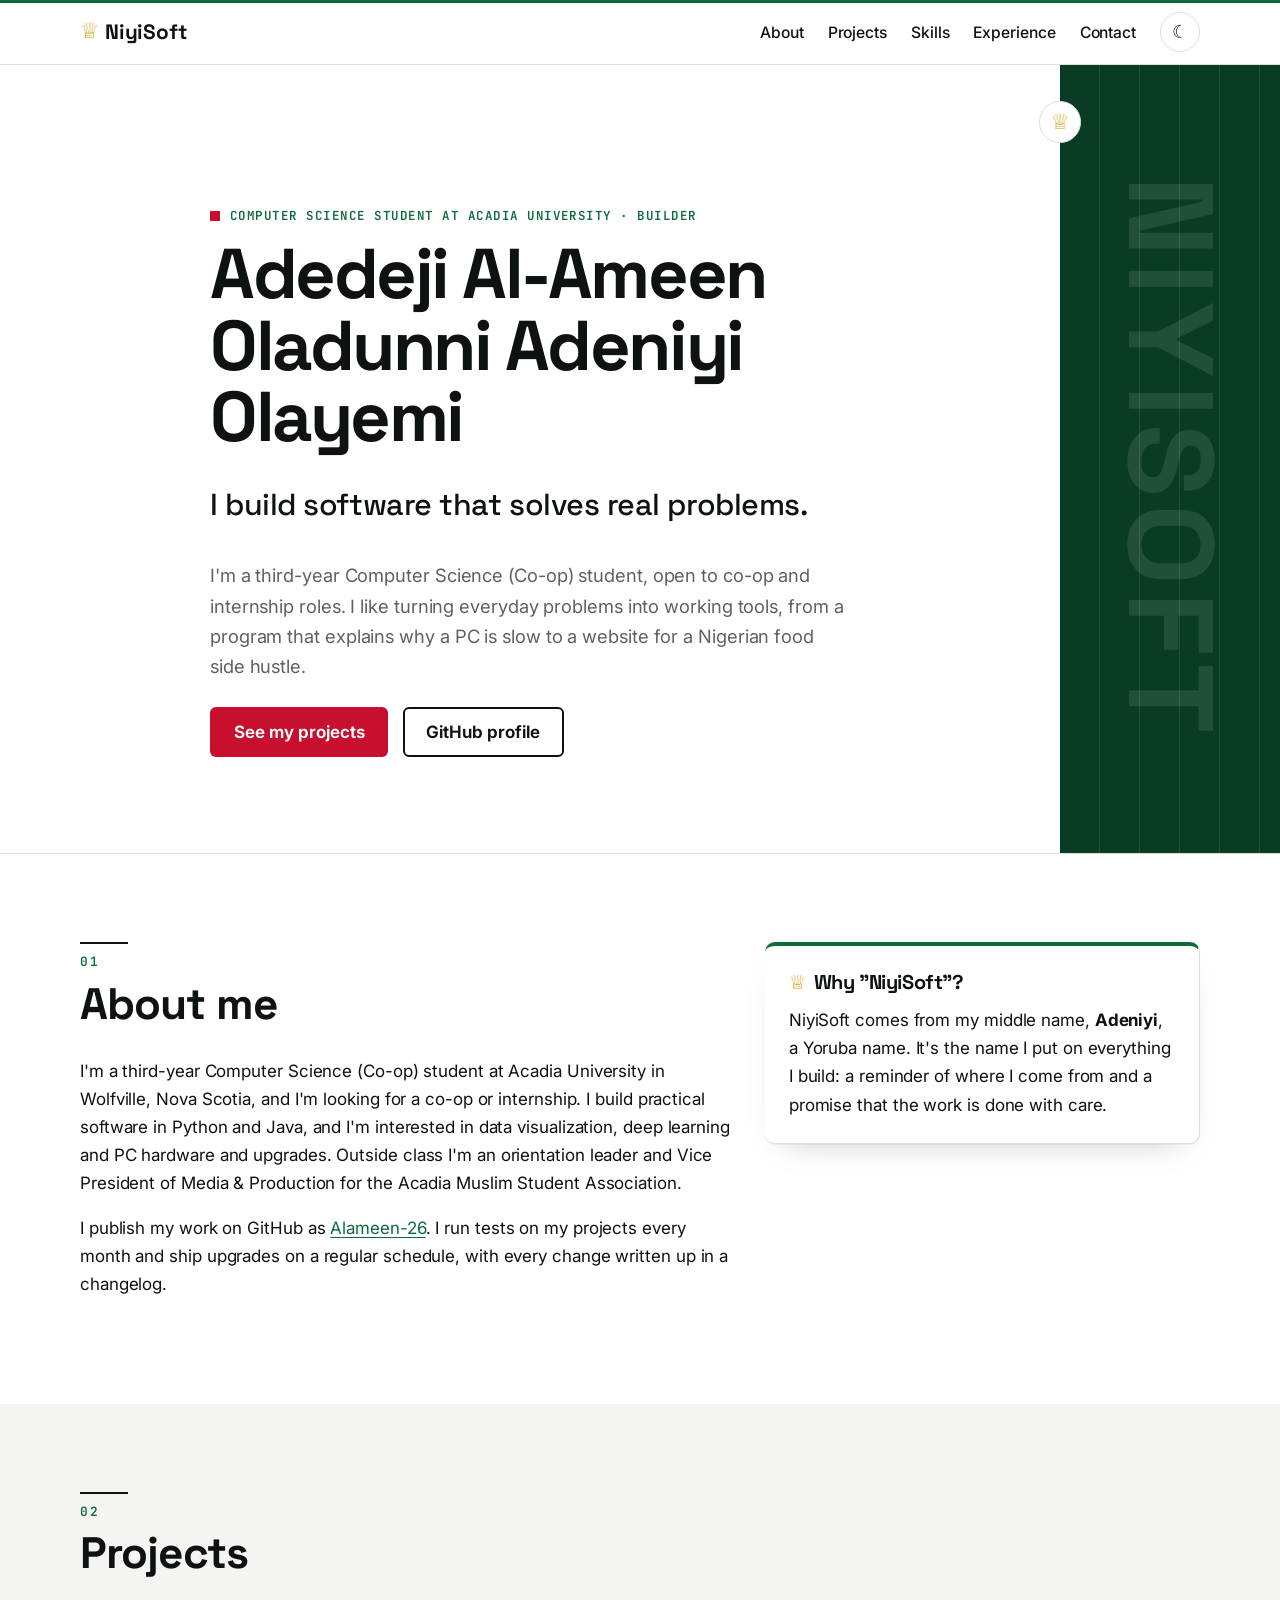
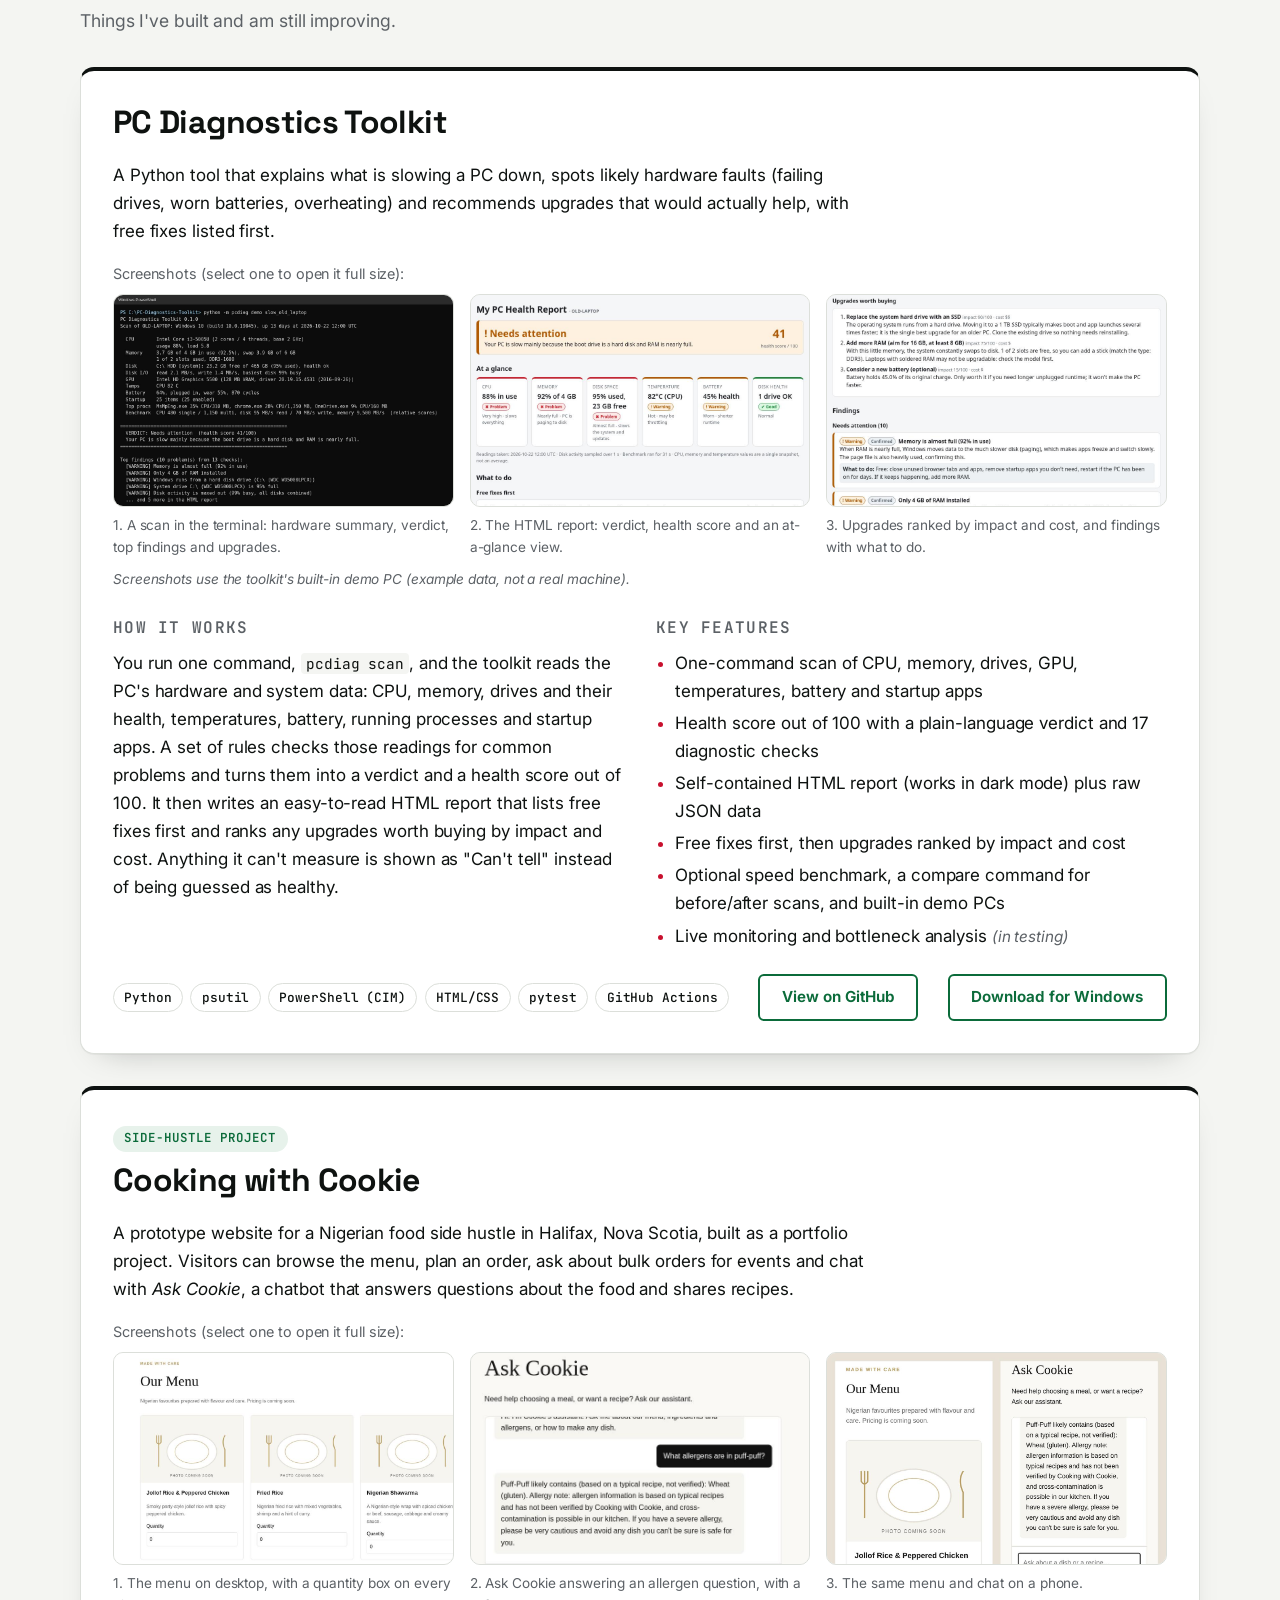
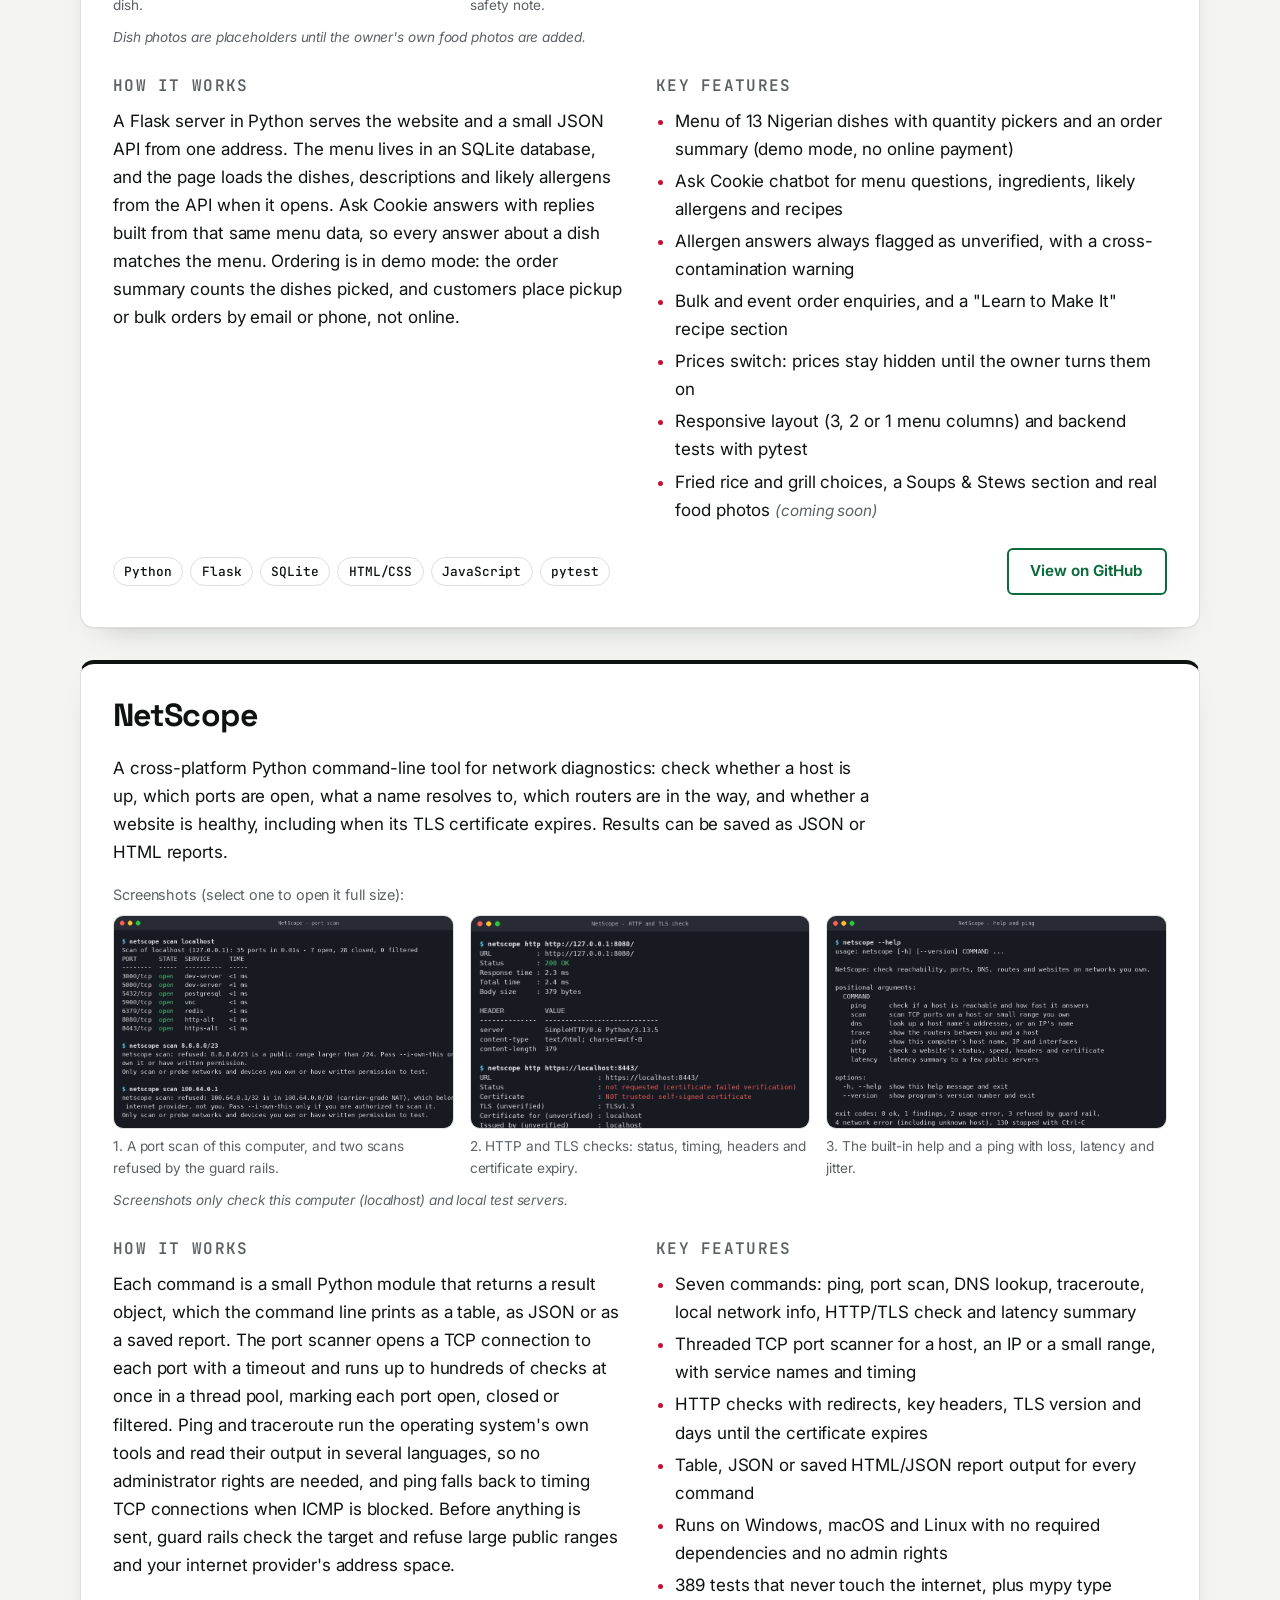
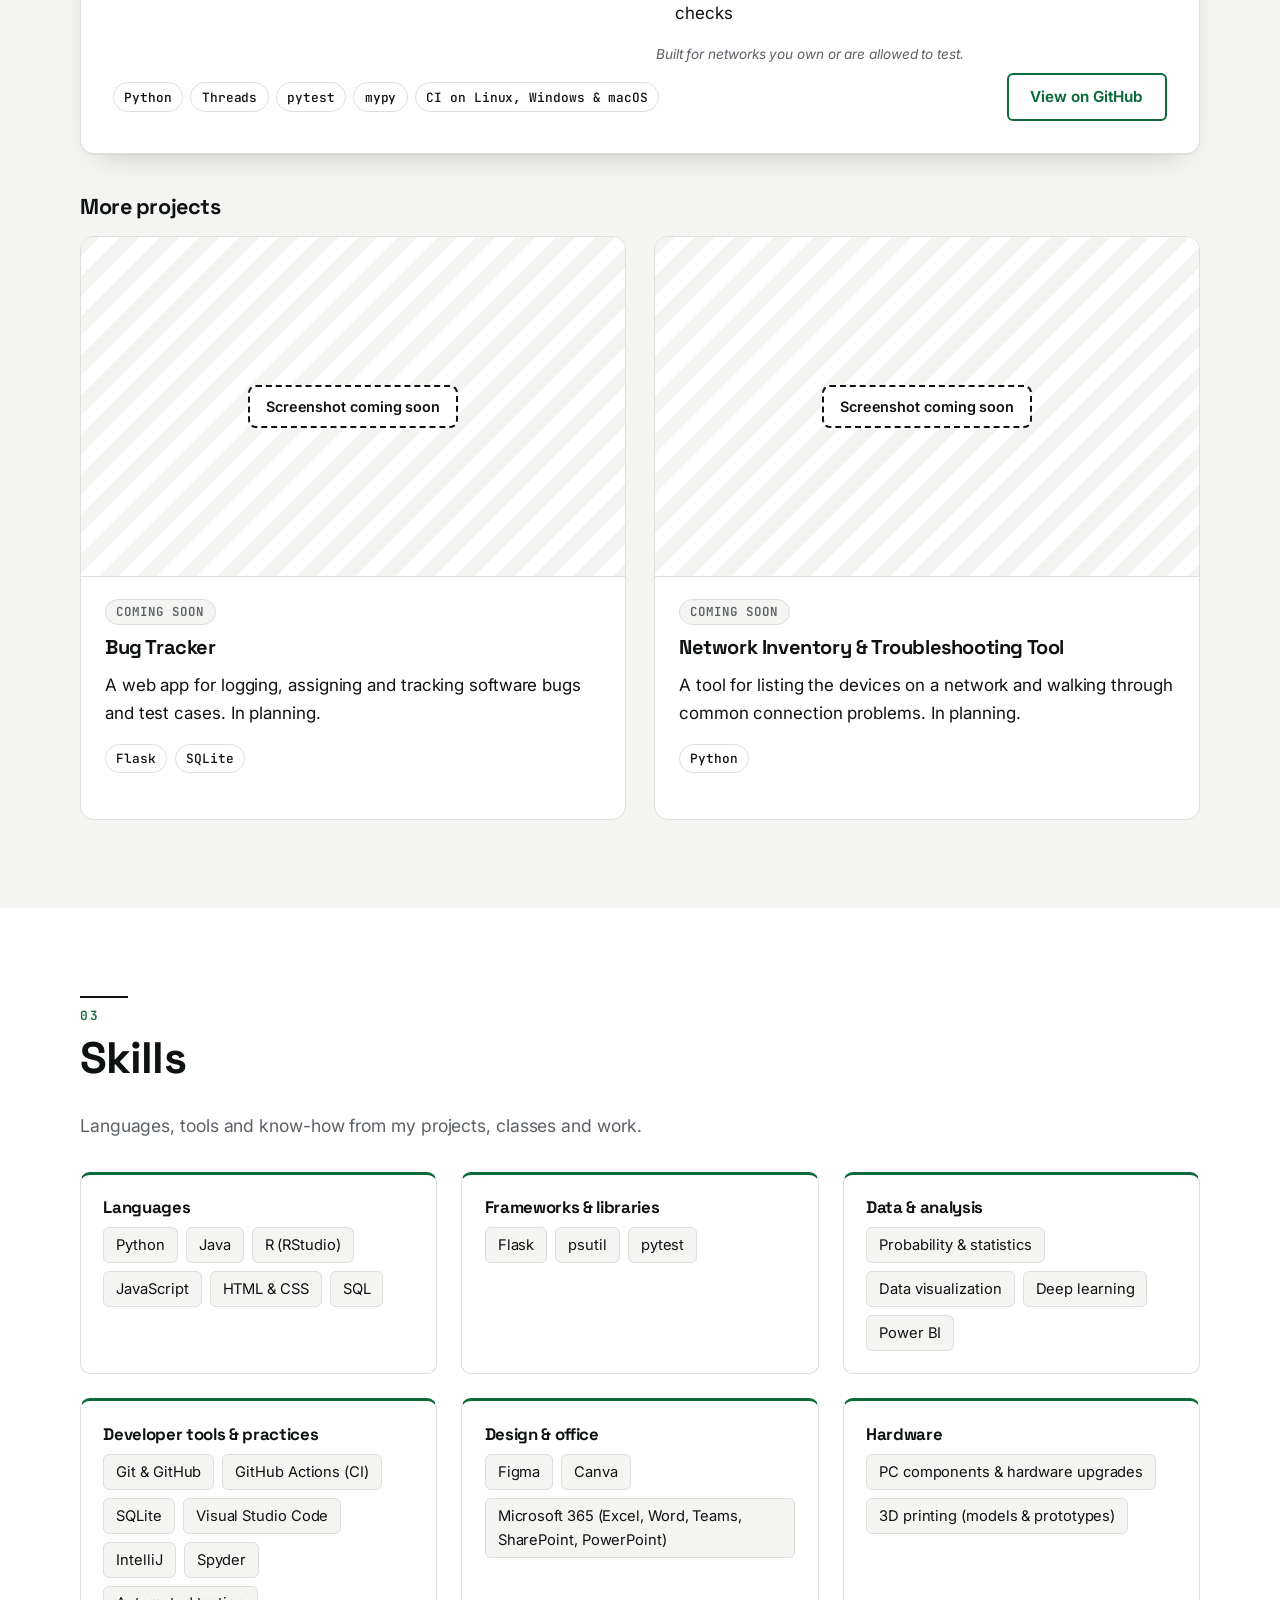
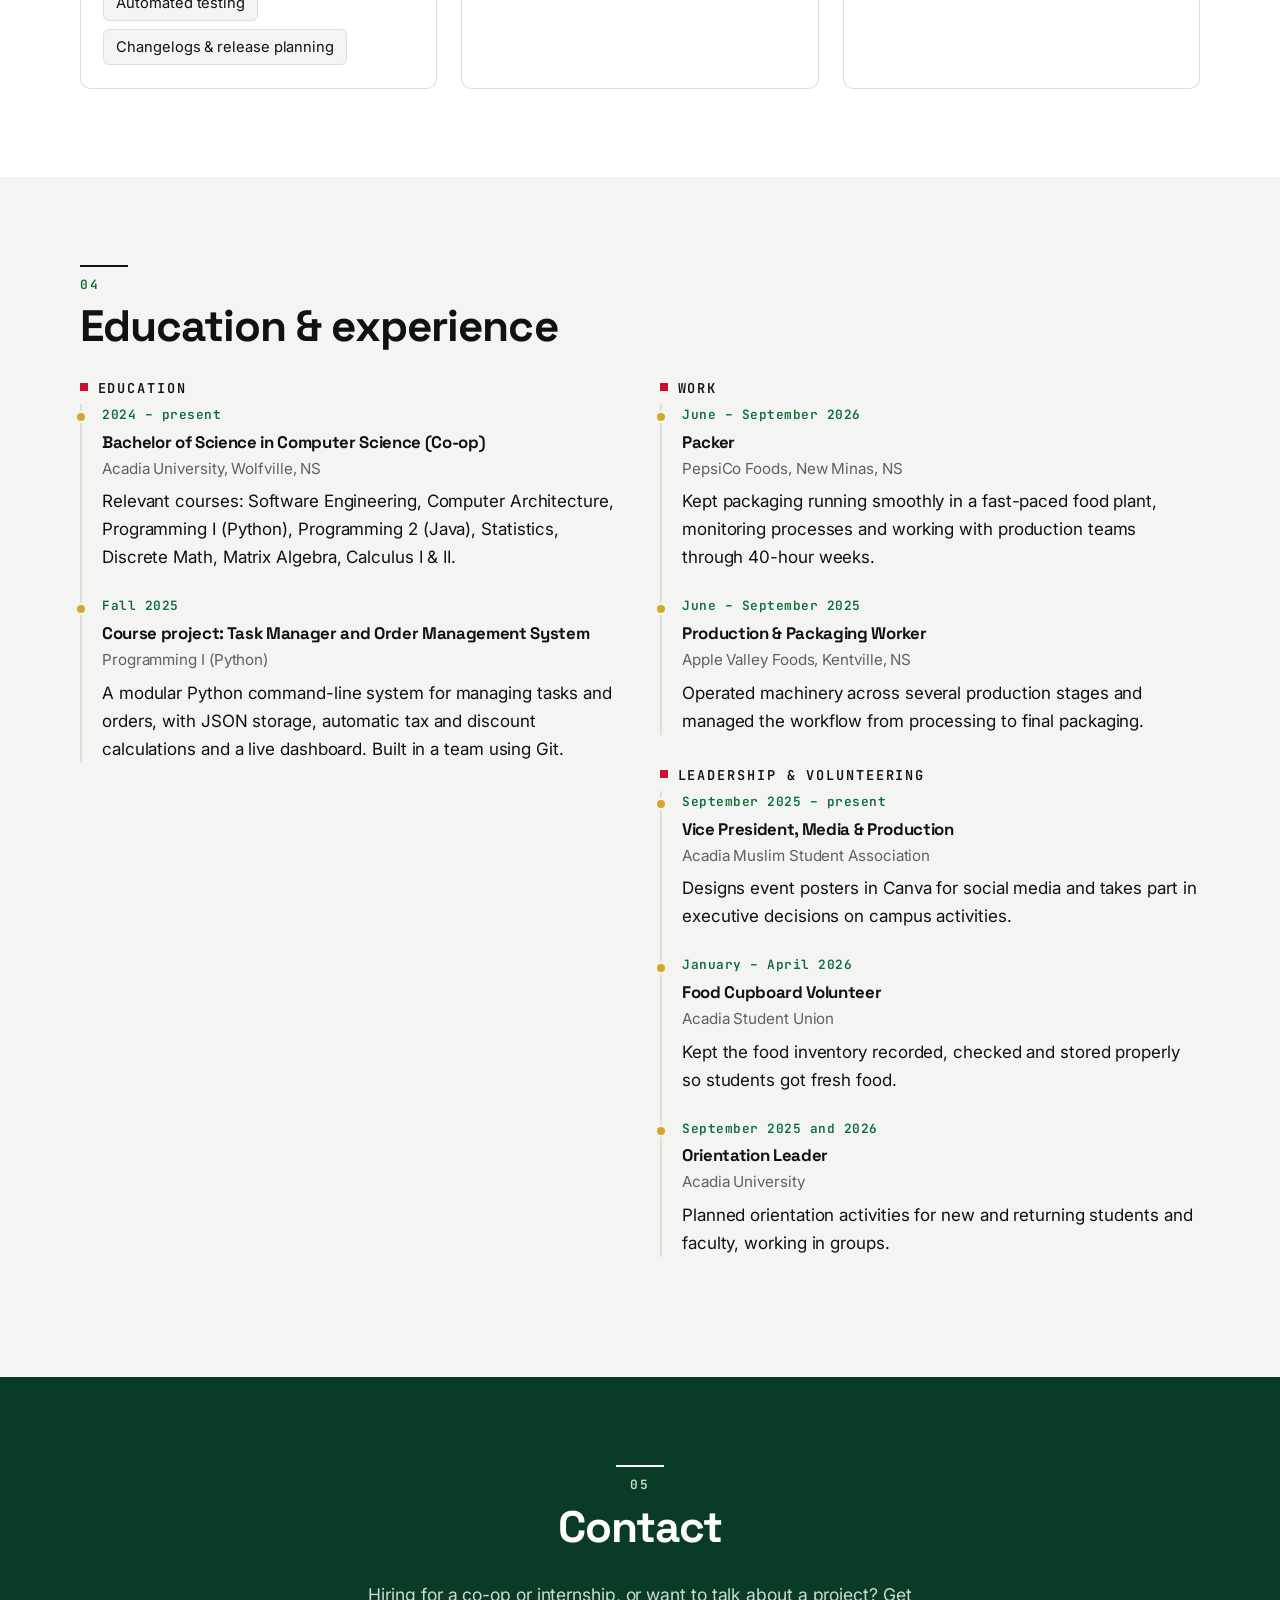
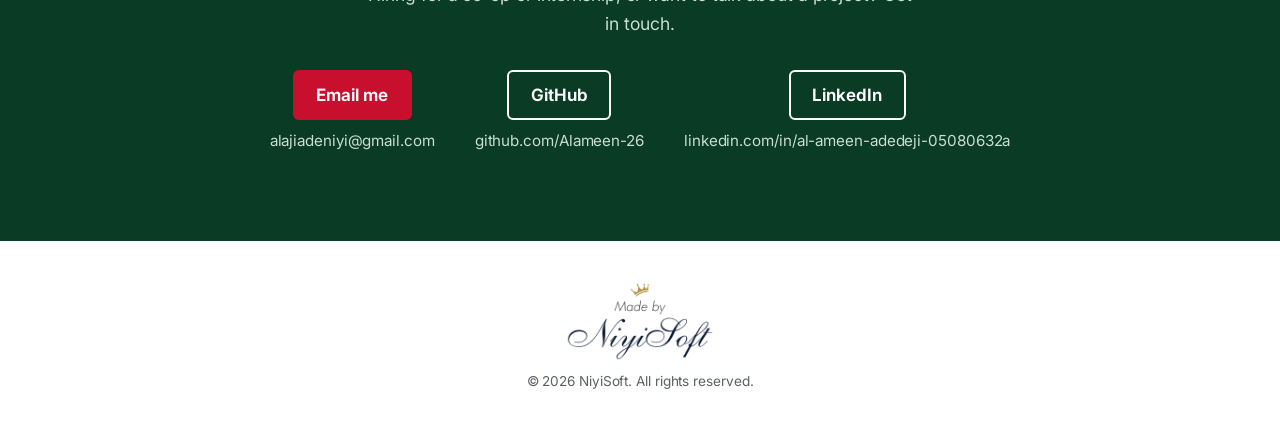
==== commit cede6dd5: "Add Download for Windows button to PC Diagnostics Toolkit" ====
--- a/index.html
+++ b/index.html
@@ -188,6 +188,9 @@
             <a class="btn btn-small" href="https://github.com/Alameen-26/PC-Diagnostics-Toolkit" rel="noopener">
               View on GitHub<span class="visually-hidden"> (PC Diagnostics Toolkit)</span>
             </a>
+            <a class="btn btn-small" href="https://github.com/Alameen-26/PC-Diagnostics-Toolkit/releases/latest" rel="noopener">
+              Download for Windows<span class="visually-hidden"> (PC Diagnostics Toolkit, free .exe)</span>
+            </a>
           </div>
         </article>
 
